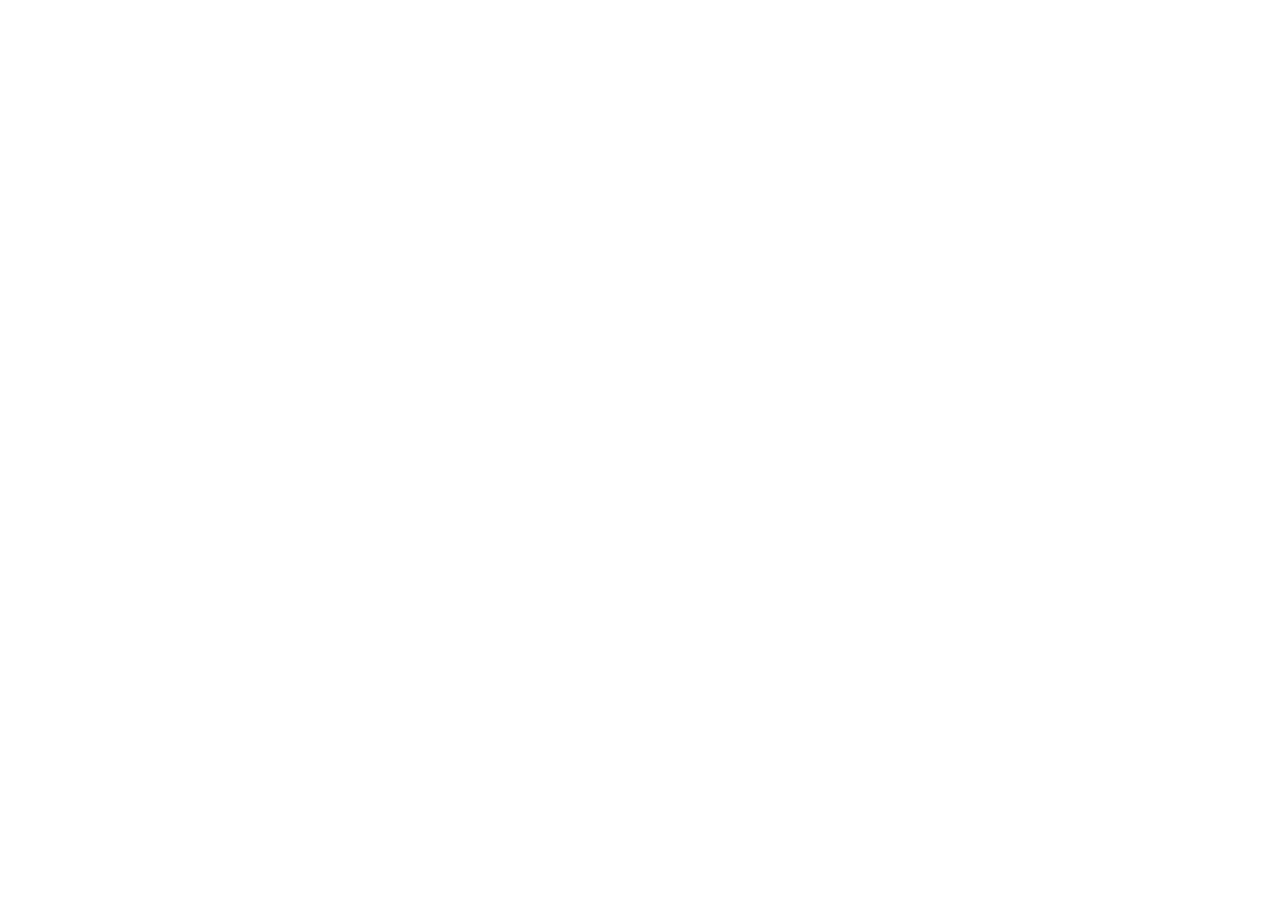
==== index.html @ d24ea2fc "Initialisation du projet : création de l'arborescence et des fichiers de base" ====
<!DOCTYPE html>
<html lang="en">
<head>
    <meta charset="UTF-8">
    <meta name="viewport" content="width=device-width, initial-scale=1.0">
    <title>AfriConnectSummit</title>
    <link rel="stylesheet" href="css/style.css">
</head>
<body>
     <script src="js/main.js"></script>
</body>
</html>
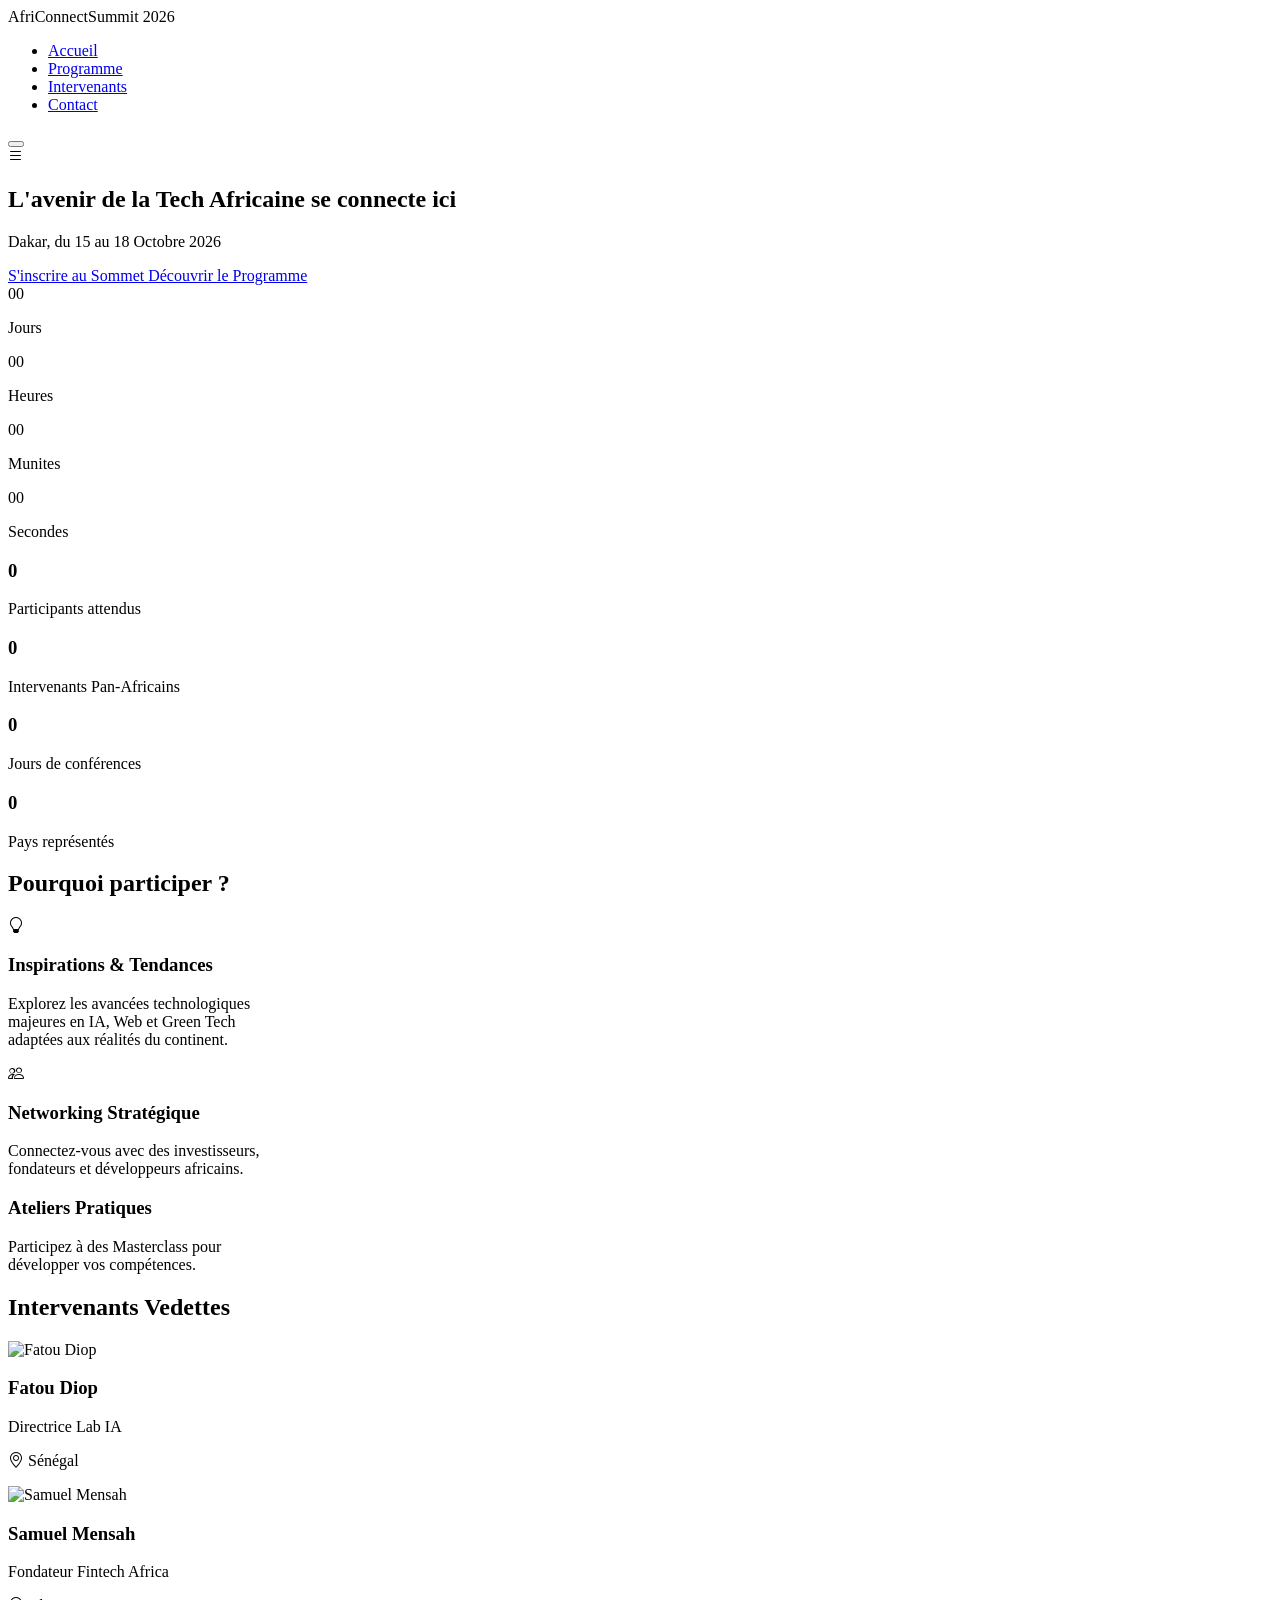
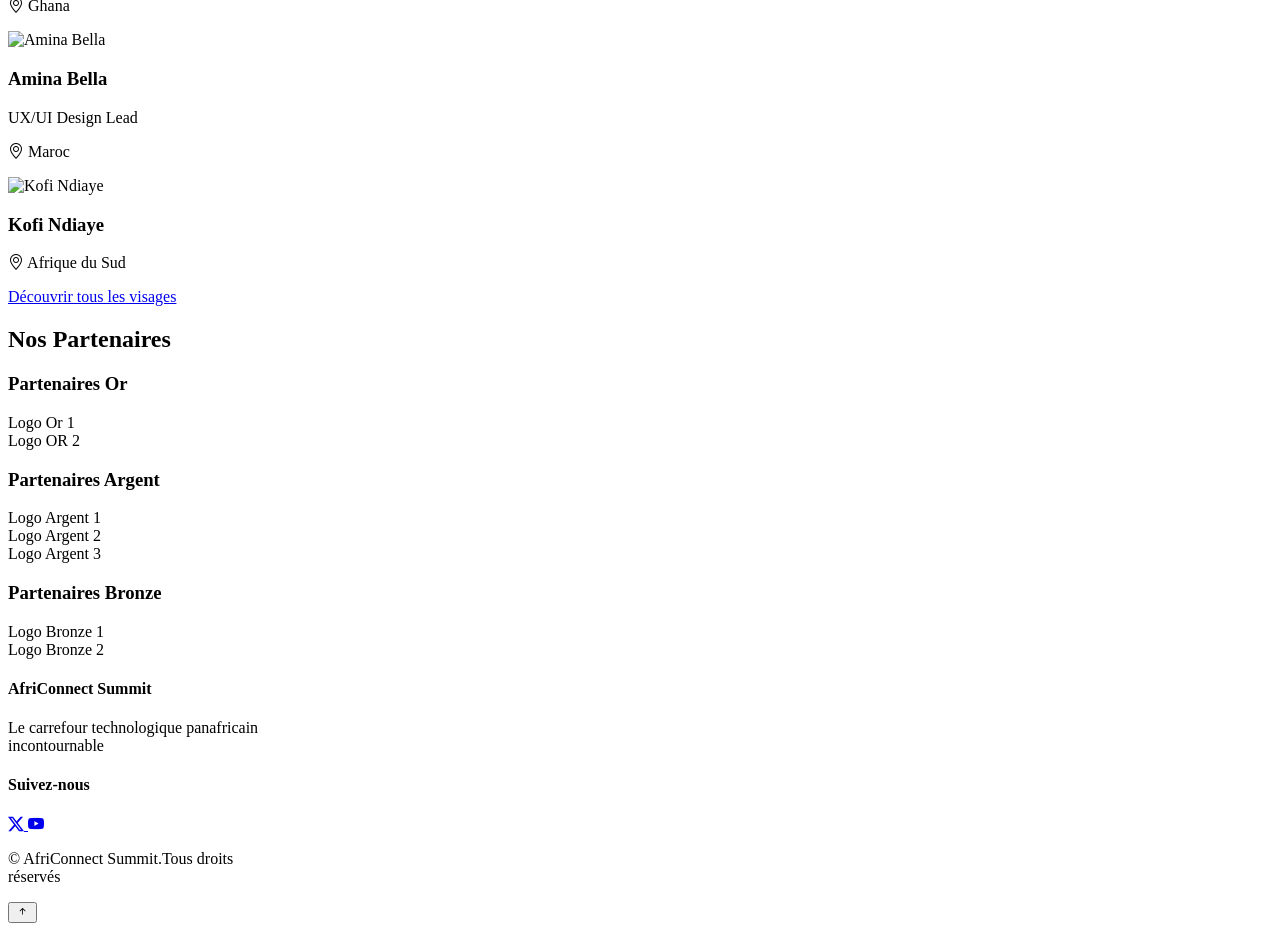
==== commit 5e2d6f82: "feat(pages): intégration finale et mise en commun des quatre pages du site AfriConnectSummit 2026" ====
--- a/index.html
+++ b/index.html
@@ -4,9 +4,308 @@
     <meta charset="UTF-8">
     <meta name="viewport" content="width=device-width, initial-scale=1.0">
     <title>AfriConnectSummit</title>
+    <!--Bootstap Icon-->
+    <link rel="stylesheet" href="https://cdn.jsdelivr.net/npm/bootstrap-icons@1.11.3/font/bootstrap-icons.min.css">
+    <!--css-->
     <link rel="stylesheet" href="css/style.css">
 </head>
 <body>
+    <header>
+        <nav class="navbar">
+            <div class="logo">
+AfriConnectSummit 2026
+            </div>
+<ul class="nav-links">
+<li><a href="index.html" class="active">Accueil</a>
+</li>
+<li><a href="progamme.html" >Programme</a></li>
+<li><a href="intervenants.html">Intervenants</a></li>
+<li><a href="contact.html">Contact</a></li>
+</ul>
+<button id="theme-toggle"
+aria-label="changer de thème">
+<i class="bi bi-moon-fil"></i>
+</button>
+<div class="hamburger">
+<i class="bi bi-list"></i>
+</div>
+        </nav>
+    </header>
+    <main>
+        <!--HERO-->
+        <section class="hero">
+            <div class="hero-content">
+<h1>
+    L'avenir de la Tech Africaine se connecte ici
+</h1>
+<p class="hero-date">
+Dakar, du 15 au 18 Octobre 2026
+</p>
+<div class="hero-buttons">
+<a href="contact.html" class="btn btn-primary">
+    S'inscrire au Sommet
+</a>
+<a href="progamme.html">
+    Découvrir le Programme
+</a>
+</div>
+<!--compte à rebours-->
+<div id="countdown"
+class="countdown-container">
+<div class="countdown-item">
+<span id="days">
+00
+</span>
+<p>Jours</p>
+</div>
+<div class="countdown-item">
+<span id="hours">
+    00
+</span>
+<p>Heures</p>
+</div>
+<div class="countdown-item">
+<span id="munutes">00</span>
+<p>Munites</p>
+</div>
+<div class="countdown">
+<span id="seconds">00</span>
+<p>Secondes</p>
+</div>
+</div>
+</div>
+        </section>
+        <!--STATISTIQUES-->
+        <section class="stats-section">
+<div class="stats-grid">
+<div class="stats-card">
+<h3 class="counter"
+data-target="1200">
+0
+</h3>
+<p>Participants attendus</p>
+</div>
+<div class="stats-card">
+<h3 class="counter"
+data-target="48">0</h3>
+<p>Intervenants Pan-Africains</p>
+</div>
+<div class="stats-card">
+<h3 class="counter"
+data-target="3">0</h3>
+<p>Jours de conférences</p>
+</div>
+<div class="stats-card">
+<h3 class="counter"
+data-target="15">
+0
+</h3>
+<p>Pays représentés</p>
+</div>
+</div>
+        </section>
+        <!--BENEFICES-->
+        <section class="benefits-section">
+<h2>Pourquoi participer ?</h2>
+<div class="benefits-flex">
+<article class="benefits-card">
+<div class="benefits-icon">
+<i class="bi bi-lightbulb">
+</i>
+</div>
+<h3>
+    Inspirations & Tendances
+</h3>
+<p>
+    Explorez les avancées technologiques <br>
+    majeures en IA, Web et Green Tech <br>
+    adaptées aux réalités du continent.
+</p>
+</article>
+<article class="benefits-card">
+<div class="benefits-icon">
+<i class="bi bi-people"></i>
+</div>
+<h3>
+    Networking Stratégique
+</h3>
+<p>
+    Connectez-vous avec des investisseurs,<br>
+    fondateurs et développeurs africains.
+</p>
+</article>
+
+<article class="benefits-card">
+<div class="benefits-icon">
+<i class="bi bi-ricket-takeoff"></i>
+</div>
+<h3>
+    Ateliers Pratiques
+</h3>
+<p>
+    Participez à des Masterclass pour <br>
+    développer vos compétences.
+</p>
+</article>
+</div>
+        </section>
+        <!--INTERVENANTS-->
+        <section class="featued-speakers">
+<h2>Intervenants Vedettes</h2>
+<div class="speakers-preview-grid">
+<article class="speaker-card">
+<div class="speaker-img-wrapper">
+<img src="https://images.unsplash.com/photo-1573496359142-b8d87734a5a2?w=400" alt="Fatou Diop">
+</div>
+<h3>Fatou Diop</h3>
+<p class="speaker-role">
+Directrice Lab IA
+</p>
+<p class="speaker-country">
+<i class="bi bi-geo-alt"></i>
+Sénégal
+</p>
+
+</article>
+<article class="speaker-card">
+    <div class="speaker-img-wrapper">
+<img src="https://images.unsplash.com/photo-1560250097-0b93528c311a?w=400" alt="Samuel Mensah">
+    </div>
+    <h3>Samuel Mensah</h3>
+<p class="speaker-role">
+Fondateur Fintech Africa
+</p>
+<p class="speaker-country">
+    <i class="bi bi-geo-alt"></i>
+Ghana
+</p>
+</article>
+
+<article class="speaker-card">
+<div class="speaker-img-wrapper">
+<img src="https://images.unsplash.com/photo-1580489944761-15a19d654956?w=400" alt="Amina Bella">
+</div>
+
+<h3>Amina Bella</h3>
+
+<p class="speaker-role">
+UX/UI Design Lead
+</p>
+
+<p class="speaker-country">
+<i class="bi bi-geo-alt"></i>
+Maroc
+</p>
+</article>
+
+<article class="speaker-card">
+<div class="speaker-img-wrapper">
+<img src="https://images.unsplash.com/photo-151908530753-af0119f7cbe7?w=400" alt="Kofi Ndiaye">
+</div>
+<h3>Kofi Ndiaye</h3>
+<p class="speaker-country">
+    <i class="bi bi-geo-alt"></i>
+    Afrique du Sud
+</p>
+</article>
+</div>
+
+<div class="center-btn">
+
+    <a href="intervenants.html" class="btn btn-outline">
+        Découvrir tous les visages
+    </a>
+</div>
+        </section>
+
+        <!--SPONSORS-->
+        <section class="sponsors-section">
+<h2>Nos Partenaires</h2>
+
+<div class="sponsors-tier tier-gold">
+<h3>
+    Partenaires Or
+</h3>
+<div class="logos-container">
+<div class="sponsor-logo">
+Logo Or 1
+</div>
+<div class="sponsor-logo">
+Logo OR 2
+</div>
+</div>
+</div>
+
+<div class="sponsors-tier tier-silver">
+<h3>Partenaires Argent</h3>
+<div class="logos-container">
+<div class="sponsor-logo">
+Logo Argent 1
+</div>
+<div class="sponsor-logo">
+Logo Argent 2
+</div>
+<div class="sponsor-logo">
+Logo Argent 3
+</div>
+</div>
+</div>
+
+<div class="sponsors-tier tier-bronze">
+<h3>Partenaires Bronze
+</h3>
+<div class="logos-container">
+<div class="sponsor-logo">
+    Logo Bronze 1
+</div>
+<div class="sponsor-logo">
+    Logo Bronze 2
+</div>
+</div>
+</div>
+        </section>
+    </main>
+
+    <footer>
+        <div class="footer-grid">
+            <div class="footer-about">
+<h4>AfriConnect Summit</h4>
+<p>
+    Le carrefour technologique panafricain <br>
+    incontournable
+</p>
+            </div>
+
+            <div class="footer-socials">
+<h4>
+    Suivez-nous
+</h4>
+<div class="social-links">
+<a href="#">
+    <i class="bi bi-twitter-x"></i>
+</a>
+<a href="#">
+    <i class="bi bi-linkdin"></i>
+</a>
+<a href="#">
+    <i class="bi bi-youtube"></i>
+</a>
+</div>
+            </div>
+        </div>
+
+        <div class="footer-bottom">
+<p>
+   &copy; <span id="year"></span>
+    AfriConnect Summit.Tous droits <br>
+    réservés
+</p>
+        </div>
+
+        <button class="scroll-top">
+<i class="bi bi-arrow-up-short"></i>
+        </button>
+    </footer>
      <script src="js/main.js"></script>
 </body>
 </html>
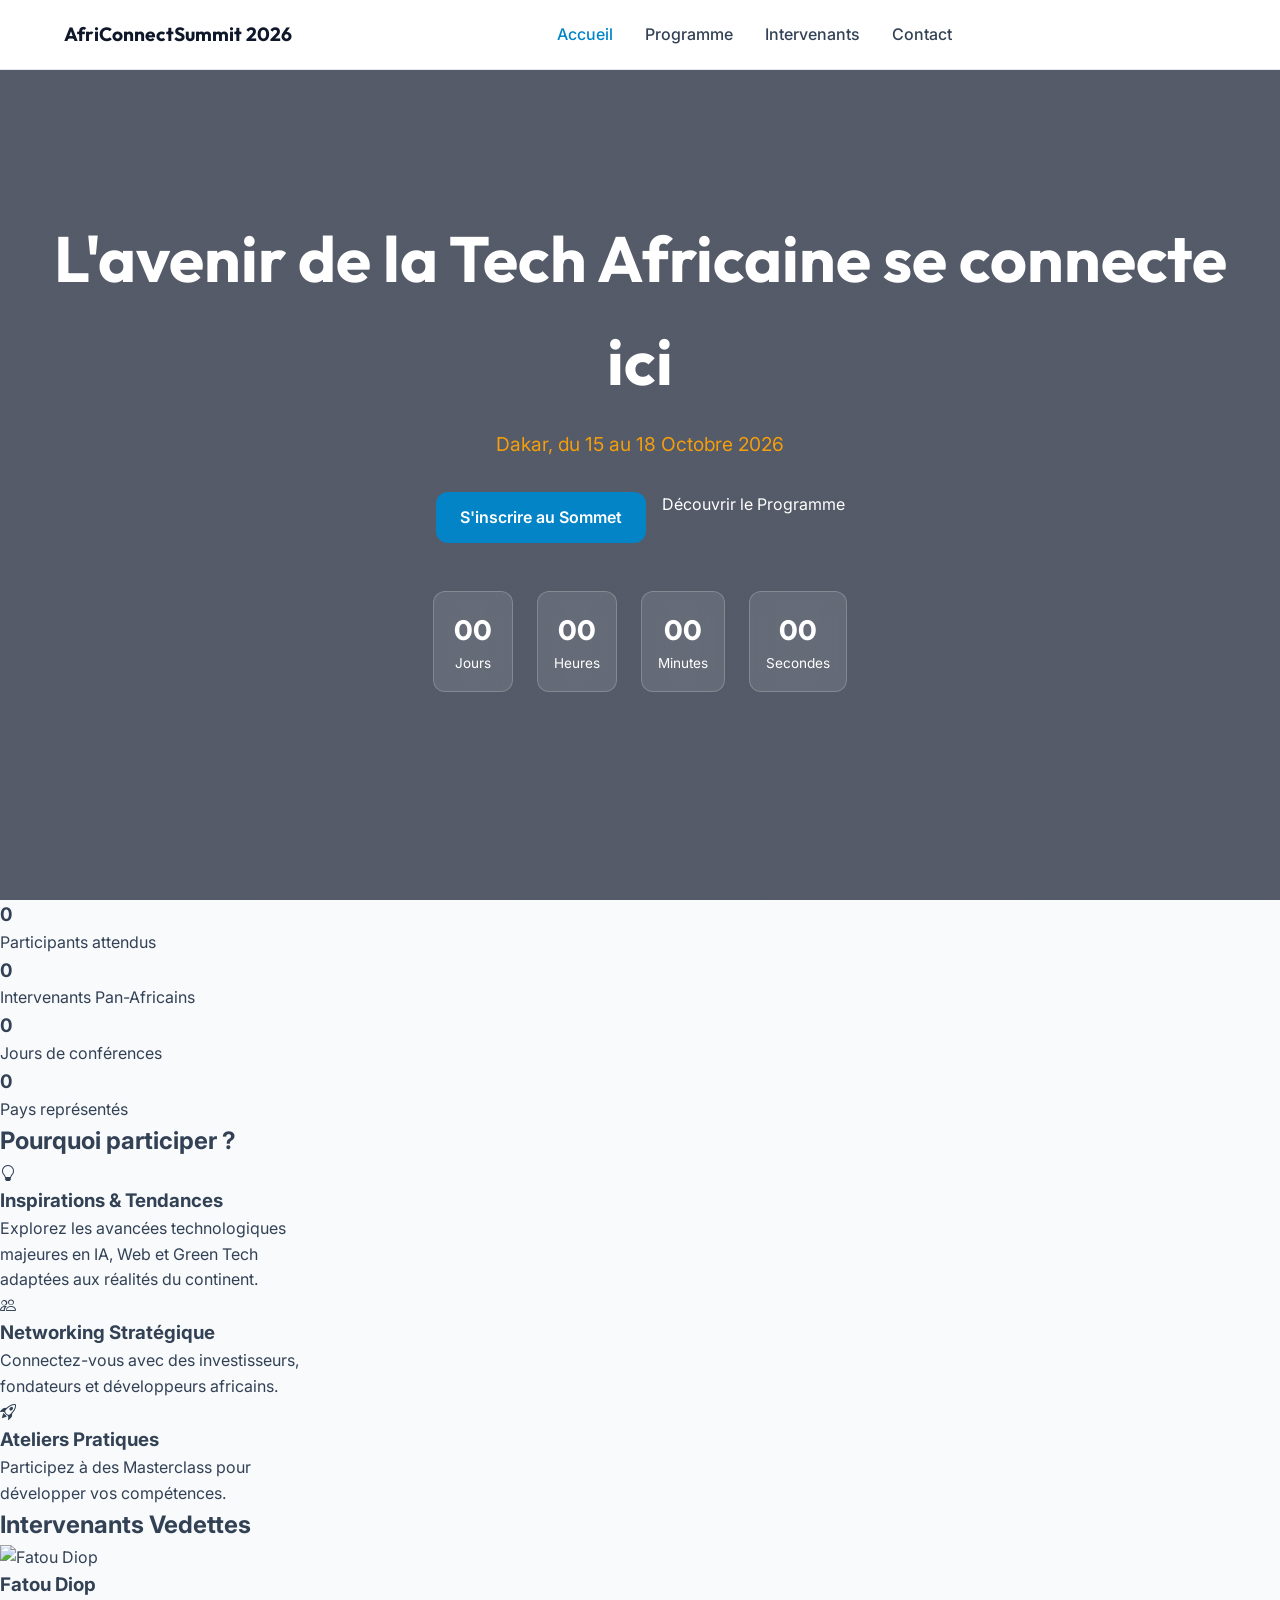
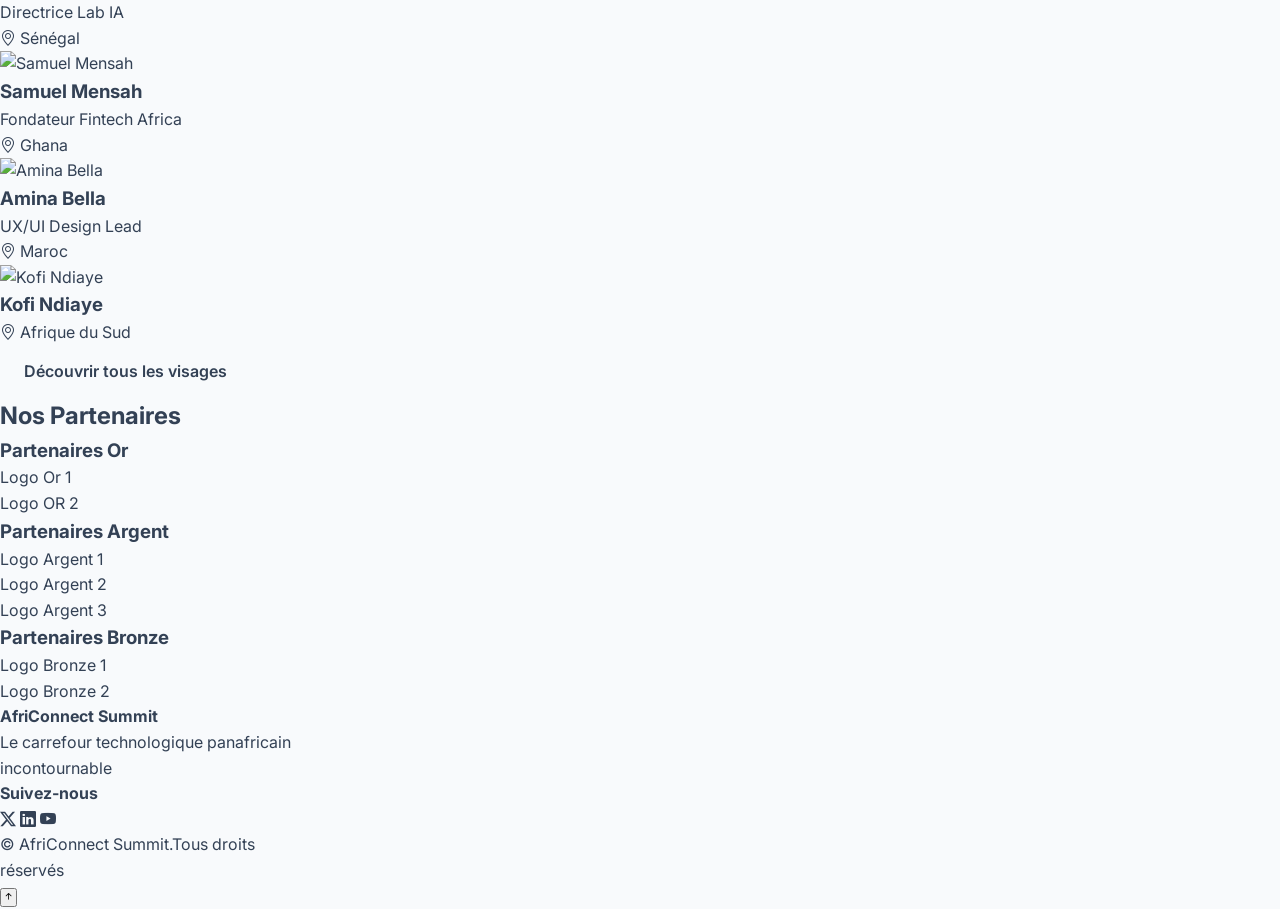
==== commit aa95d99a: "feat(css): ajout des variables css, du theme dark/light et des styles de base" ====
--- a/index.html
+++ b/index.html
@@ -6,6 +6,9 @@
     <title>AfriConnectSummit</title>
     <!--Bootstap Icon-->
     <link rel="stylesheet" href="https://cdn.jsdelivr.net/npm/bootstrap-icons@1.11.3/font/bootstrap-icons.min.css">
+   <link rel="preconnect" href="https://fonts.googleapis.com">
+<link rel="preconnect" href="https://fonts.gstatic.com" crossorigin>
+<link href="https://fonts.googleapis.com/css2?family=Inter:wght@400;500;600;700&family=Outfit:wght@500;600;700;800&display=swap" rel="stylesheet">
     <!--css-->
     <link rel="stylesheet" href="css/style.css">
 </head>
@@ -18,7 +21,7 @@
 <ul class="nav-links">
 <li><a href="index.html" class="active">Accueil</a>
 </li>
-<li><a href="progamme.html" >Programme</a></li>
+<li><a href="programme.html" >Programme</a></li>
 <li><a href="intervenants.html">Intervenants</a></li>
 <li><a href="contact.html">Contact</a></li>
 </ul>
@@ -45,7 +48,7 @@
 <a href="contact.html" class="btn btn-primary">
     S'inscrire au Sommet
 </a>
-<a href="progamme.html">
+<a href="programme.html">
     Découvrir le Programme
 </a>
 </div>
@@ -65,10 +68,10 @@
 <p>Heures</p>
 </div>
 <div class="countdown-item">
-<span id="munutes">00</span>
-<p>Munites</p>
-</div>
-<div class="countdown">
+<span id="minutes">00</span>
+<p>Minutes</p>
+</div>
+<div class="countdown-item">
 <span id="seconds">00</span>
 <p>Secondes</p>
 </div>
@@ -137,7 +140,7 @@
 
 <article class="benefits-card">
 <div class="benefits-icon">
-<i class="bi bi-ricket-takeoff"></i>
+<i class="bi bi-rocket-takeoff"></i>
 </div>
 <h3>
     Ateliers Pratiques
@@ -150,7 +153,7 @@
 </div>
         </section>
         <!--INTERVENANTS-->
-        <section class="featued-speakers">
+        <section class="featured-speakers">
 <h2>Intervenants Vedettes</h2>
 <div class="speakers-preview-grid">
 <article class="speaker-card">
@@ -285,7 +288,7 @@
     <i class="bi bi-twitter-x"></i>
 </a>
 <a href="#">
-    <i class="bi bi-linkdin"></i>
+    <i class="bi bi-linkedin"></i>
 </a>
 <a href="#">
     <i class="bi bi-youtube"></i>
--- a/css/style.css
+++ b/css/style.css
@@ -0,0 +1,210 @@
+/*
+====================================
+VARIABLES & CONFIGURATION GLOBALE
+====================================
+*/
+:root {
+    --primary-color:#0f172a;
+    --secondary-color:#0284c7;
+    --accent-color:#f59e0b;
+    --bg-color:#f8fafc;
+    --text-color:#334155;
+    --card-bg:#ffffff;
+    --border-color:#e2e8f0;
+    --font-heading:'outfit',
+    sans-serif;
+    --font-body:'Inter' , sans-serif;
+    --transition:all 0.3s ease;
+    --radius:12px;
+}
+[data-theme= "dark"] {
+    --primary-color:#f8fafc;
+    --secondary-color:#38bdf8;
+    --accent-color:#fbbf24;
+    --bg-color:#0f172a;
+    --text-color:#cbd5e1;
+    --card-bg:#1e293b;
+    --border-color:#334155;
+}
+/*RESET & BASE*/
+*{
+    margin: 0;
+    padding: 0;
+    box-sizing: border-box;
+}
+
+body{
+    font-family: var(--font-body);
+    background-color: var(--bg-color);
+    color: var(--text-color);
+    line-height: 1.6;
+    transition: var(--transition);
+}
+
+a{
+    text-decoration: none;
+    color: inherit;
+}
+ul{
+    list-style: none;
+}
+
+/*
+========================================
+NAVBAR FIXE & RESPONSIVE
+========================================
+*/
+.navbar{
+    position: fixed;
+    top: 0;
+    left: 0;
+    width: 100%;
+    display: flex;
+    justify-content: space-between;
+    align-items: center;
+    padding: 1.2rem 5%;
+    background-color: var(--card-bg);
+    border-bottom: 1px solid
+    var(--border-color);
+    z-index: 1000;
+    transition: var(--transition);
+}
+.logo{
+    font-family: var(--font-heading);
+    font-weight: 700;
+    font-size: 1.2rem;
+    color: var(--primary-color);
+}
+.nav-links{
+    display: flex;
+    gap: 2rem;
+    align-items: center;
+}
+
+.nav-links a{
+    font-weight: 500;
+    transition: var(--transition);
+}
+
+.nav-links a:hover ,
+.nav-links a.active{
+    color: var(--secondary-color);
+}
+
+#theme-toggle,
+.hamburger {
+    background: none;
+    border: none;
+    font-size: 1.25rem;
+    cursor: pointer;
+    color: var(--secondary-color);
+}
+.hamburger{
+    display: none;
+}
+/*
+======================================
+HERO SECTION
+======================================
+*/
+.hero {
+    min-height: 100vh;
+    display: flex;
+    align-items: center;
+    justify-content: center;
+    text-align: center;
+    padding: 0 1rem;
+    background: linear-gradient(
+        rgba(15, 23, 42, 0.7),
+        rgba(15, 23, 42, 0.7)
+    ),
+
+    url('https: //image .unsplash .com/photo -1540575467063-178a50c2df87?w=1200')
+    no-repeat center center/cover;
+    color: #ffffff;
+}
+.hero-content h1{
+    font-family:var(--font-heading) ;
+    font-size: clamp(2.5rem, 5vw, 4rem);
+    margin-bottom: 1rem;
+}
+
+.hero-date {
+    font-size: 1.2rem;
+    margin-bottom: 2rem;
+    color: var(--accent-color);
+}
+.hero-buttons {
+    display: flex;
+    gap: 1rem;
+    justify-content: center;
+    margin-bottom: 3rem;
+    flex-wrap: wrap;
+}
+.btn {
+    padding: 0.8rem 1.5rem;
+    border-radius: var(--radius);
+    font-weight: 600;
+    transition: var(--transition);
+    display: inline-block;
+}
+.btn-primary {
+    background-color: var(--secondary-color);
+    color: #ffffff;
+}
+
+.btn-primary:hover {
+    opacity: 0.9;
+    transform: translateY(-2);
+}
+/*
+===============================
+COMPTE A REBOURS
+===============================
+*/
+
+.countdown-container {
+    display: flex;
+    gap: 1.5rem;
+    justify-content: center;
+}
+.countdown-item {
+    background: rgba(255, 255, 255,
+    0.1);
+    backdrop-filter: blur(10px);
+    padding: 1rem;
+    border-radius: var(--radius);
+    min-width: 80px;
+    border: 1px solid rgba(255, 255, 255, 0.2);
+}
+.countdown-item span {
+    font-family: var(--font-heading);
+    font-size: 1.75rem;
+    font-weight: 700;
+    display: block;
+}
+.countdown-item p{
+    font-size: 0.85rem;
+    text-decoration: uppercase;
+}
+
+/*
+===================================
+MEDIA QUERIES RESPONSIVE
+===================================
+*/
+@media(max-width:768px){
+    .nav-links{
+        display: none;
+    }
+    .hamburger{
+        display: block;
+    }
+    .countdown-container{
+        gap: 0.5rem;
+    }
+    .countdown-item{
+        min-width: 65px;
+        padding: 0.5rem;
+    }
+}
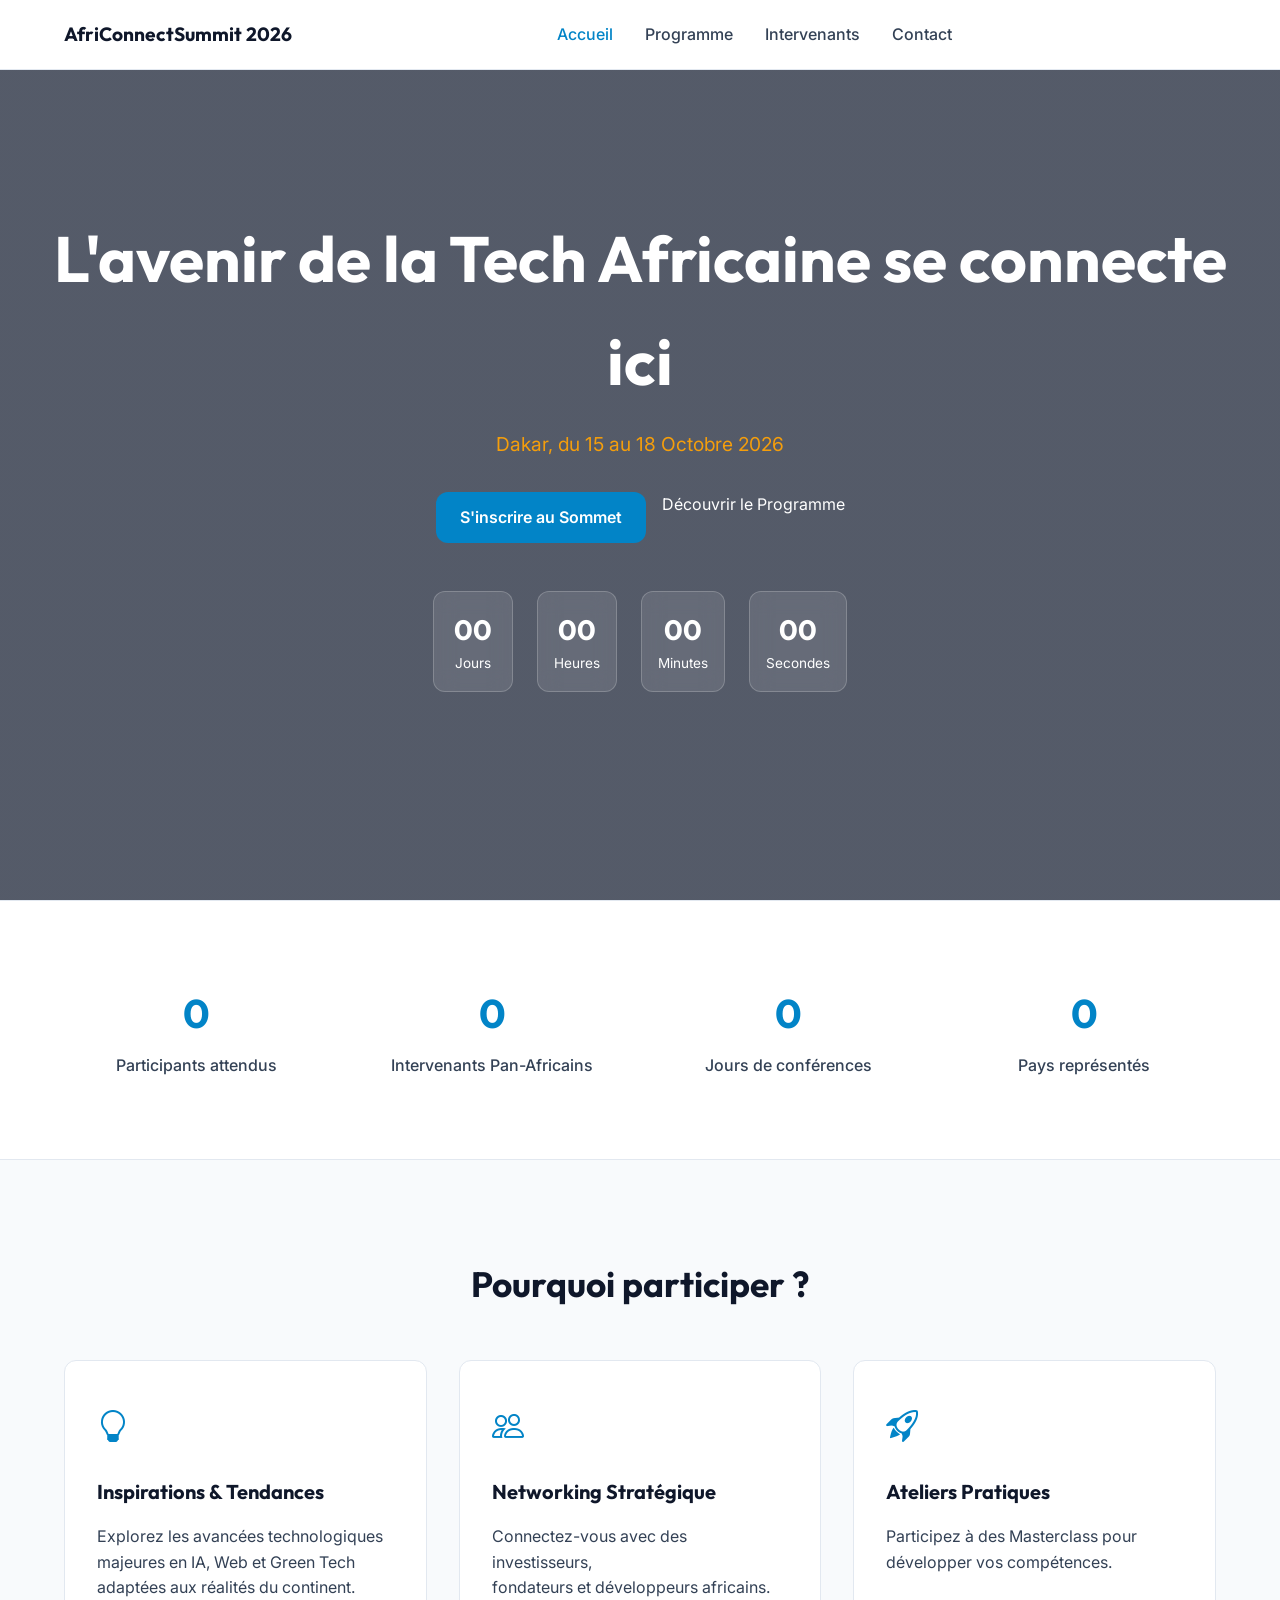
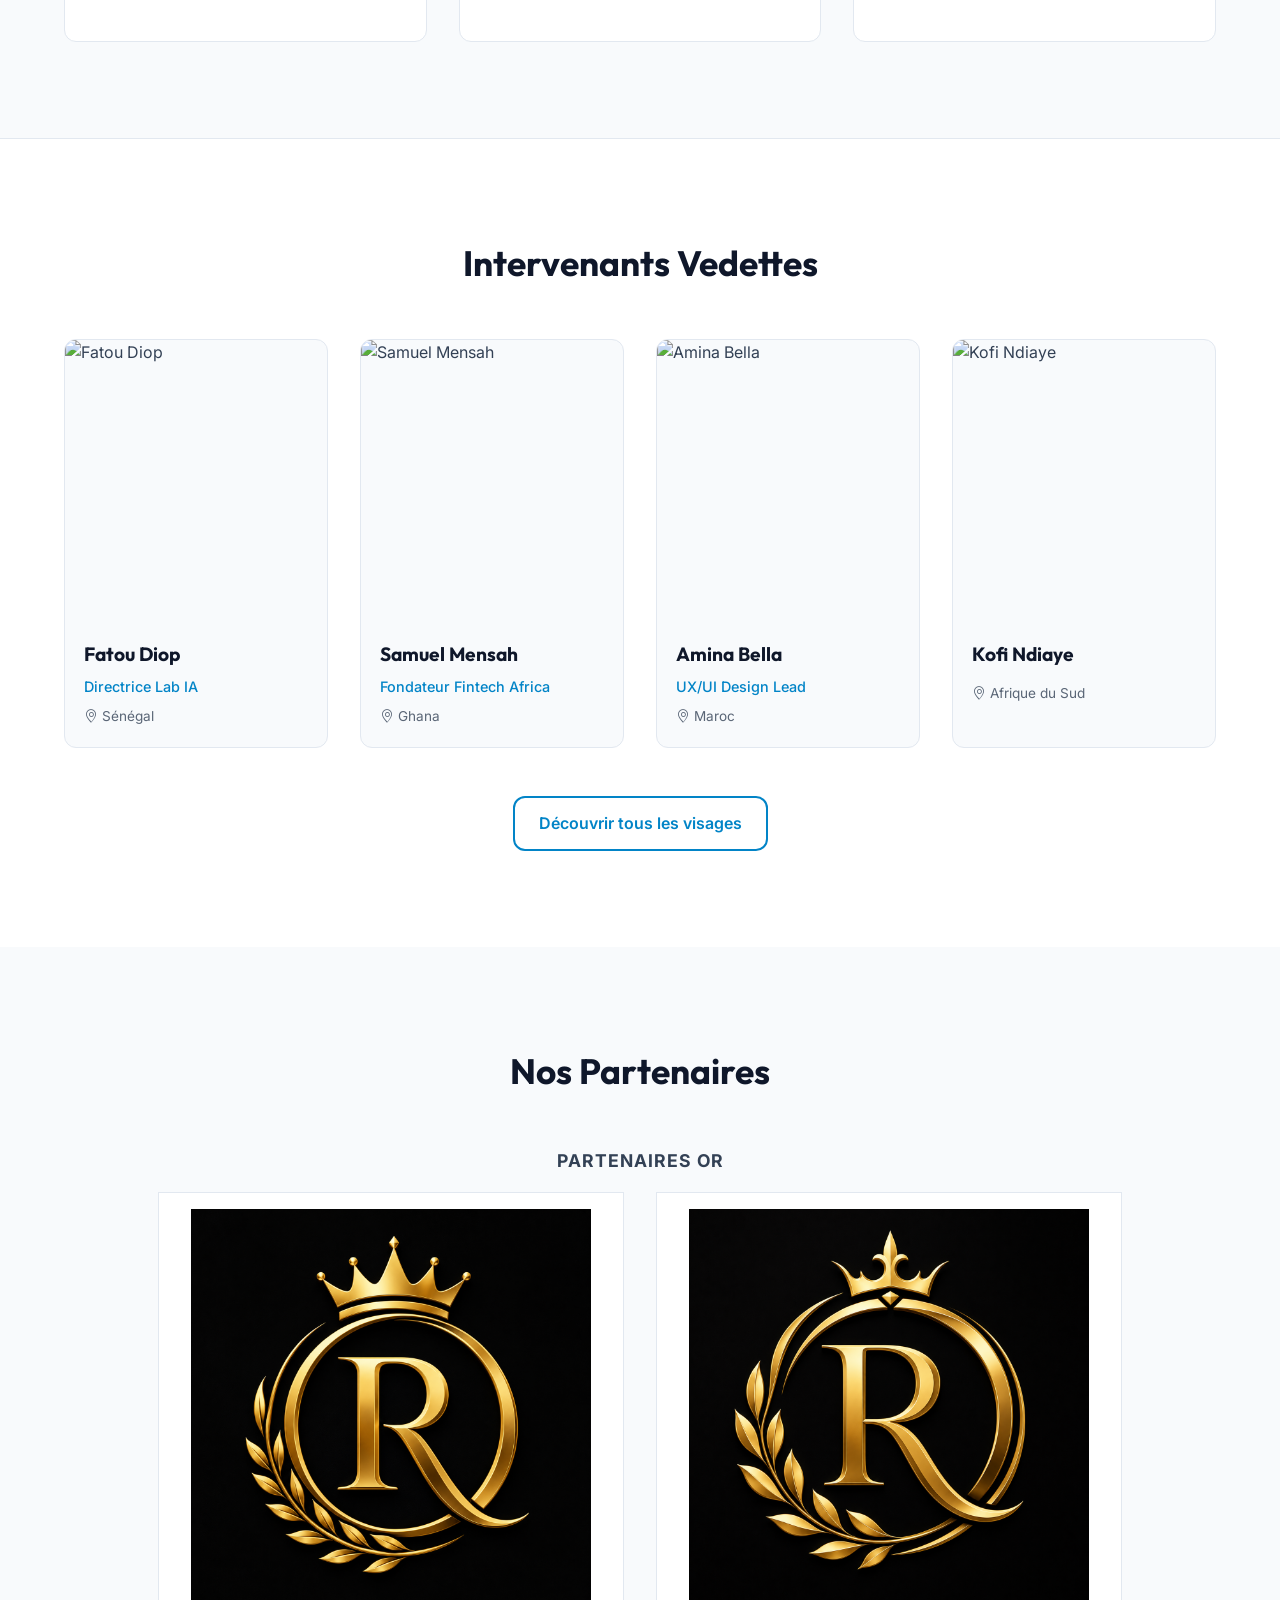
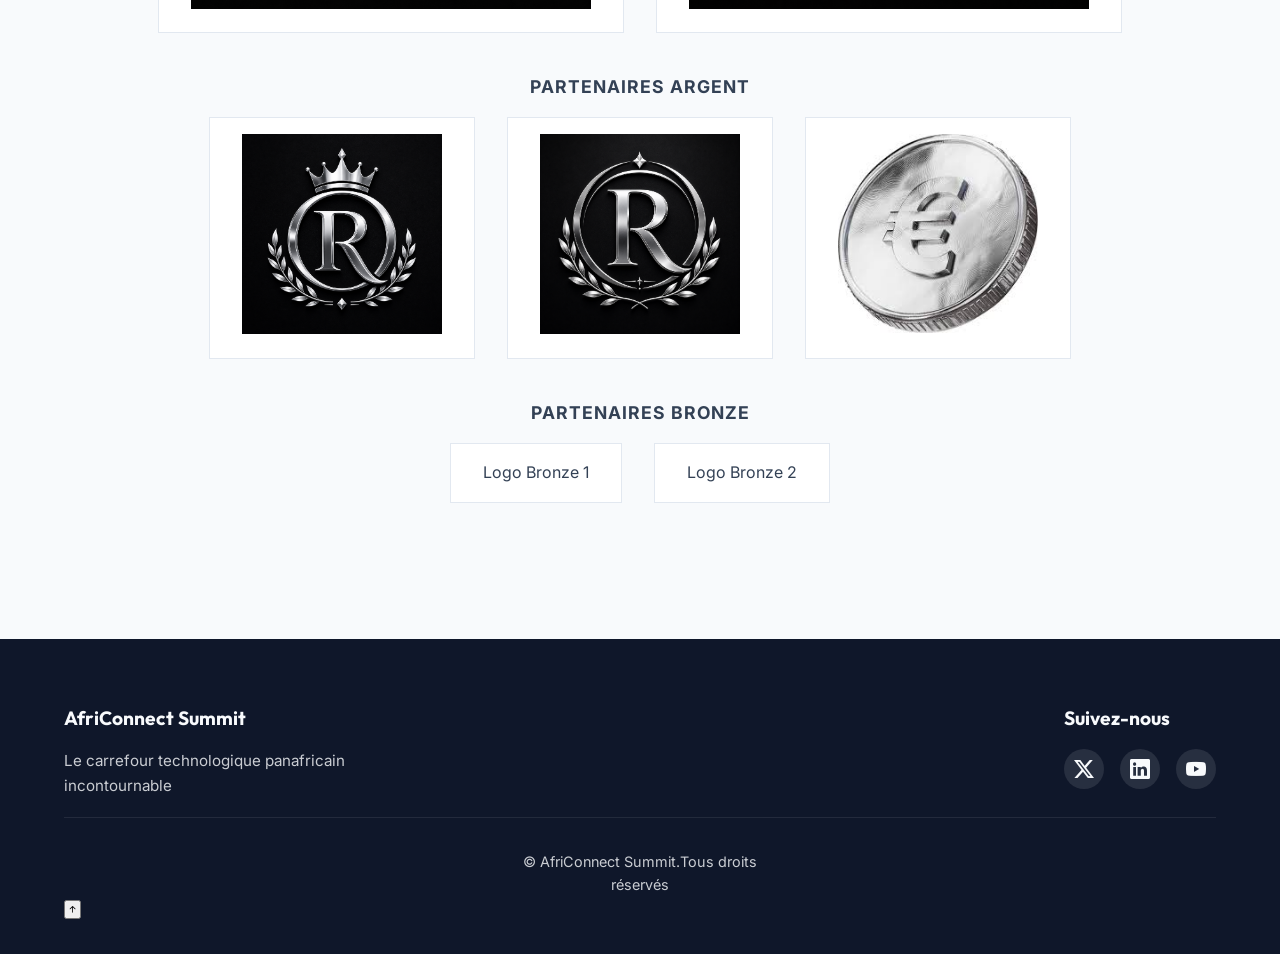
==== commit 699f480c: "feat(css): style des sections statistiques, benefices, intervenants et sponsors" ====
--- a/index.html
+++ b/index.html
@@ -231,10 +231,10 @@
 </h3>
 <div class="logos-container">
 <div class="sponsor-logo">
-Logo Or 1
-</div>
-<div class="sponsor-logo">
-Logo OR 2
+<img src="images/or2.png" width="400" alt="partenaire or">
+</div>
+<div class="sponsor-logo">
+<img src="images/or3.png" width="400" alt="partenaire or">
 </div>
 </div>
 </div>
@@ -243,13 +243,13 @@
 <h3>Partenaires Argent</h3>
 <div class="logos-container">
 <div class="sponsor-logo">
-Logo Argent 1
-</div>
-<div class="sponsor-logo">
-Logo Argent 2
-</div>
-<div class="sponsor-logo">
-Logo Argent 3
+<img src="images/argent.png" width="200" alt="logo argent">
+</div>
+<div class="sponsor-logo">
+<img src="images/argent1.png" width="200" alt="logo argent">
+</div>
+<div class="sponsor-logo">
+<img src="images/argent 2.jpeg" width="200" alt="logo argent">
 </div>
 </div>
 </div>
--- a/css/style.css
+++ b/css/style.css
@@ -207,4 +207,254 @@
         min-width: 65px;
         padding: 0.5rem;
     }
+}
+
+
+
+
+
+/*
+===============================
+SECTION CHIFFRES CLES (GRID)
+===============================
+*/
+.stats-section {
+    padding: 5rem 5%;
+    background-color: var(--card-bg);
+    border-top: 1px  solid
+    var(--border-color);
+    border-bottom: 1px solid
+    var(--border-color);
+}
+.stats-grid {
+    display: grid;
+    grid-template-columns: repeat(auto-fit, minmax(220px, 1fr));
+    gap: 2rem;
+    text-align: center;
+}
+.stats-card h3{
+    font-family: var(--font-heading);
+    font-size: 2.5rem;
+    color: var(--secondary-color);
+    margin-bottom: 0.5rem;
+}
+.stats-card p {
+    color: var(--text-color);
+    font-weight: 500;
+}
+/*
+===========================
+SECTION BENEFICES ()FLEXBOOX
+===========================
+*/
+.benefits-section {
+    padding: 6rem 5%;
+    text-align: center;
+}
+.benefits-section h2 {
+    font-family: var(--font-heading);
+    font-size: 2.2rem;
+    margin-bottom: 3rem;
+    color: var(--primary-color);
+}
+.benefits-flex {
+    display: flex;
+    gap: 2rem;
+    justify-content: center;
+    flex-wrap: wrap;
+}
+.benefits-card {
+    background-color: var(--card-bg);
+    border: 1px solid
+    var(--border-color);
+    padding: 2.5rem 2rem;
+    border-radius: var(--radius);
+    flex: 1;
+    min-width: 280px;
+    max-height: 350px;
+    text-align: left;
+    transition: var(--transition);
+}
+.benefits-card:hover{
+    transform: translateY(-5px);
+    box-shadow: 0 10px 25px rgba(0, 0, 0, 0.05);
+}
+.benefits-icon{
+    font-size: 2rem;
+    color: var(--secondary-color);
+    margin-bottom: 1.5rem;
+}
+.benefits-card h3{
+    font-family: var(--font-heading);
+    font-size: 1.25rem;
+    margin-bottom: 1rem;
+    color: var(--primary-color);
+}
+/*
+================================
+SECTION INTERVENANTS VEDETTES
+(GRID)
+================================
+*/
+.featured-speakers{
+    padding: 6rem 5%;
+    background-color: var(--card-bg);
+    border-top: 1px solid var(--border-color);
+}
+.featured-speakers h2{
+    font-family: var(--font-heading);
+    font-size: 2.2rem;
+    text-align: center;
+    margin-bottom: 3rem;
+    color: var(--primary-color);
+}
+.speakers-preview-grid {
+    display: grid;
+    grid-template-columns:repeat(auto-fit, minmax(250px, 1fr)) ;
+    gap: 2rem;
+    margin-bottom: 3rem;
+}
+.speaker-card{
+    background-color: var(--bg-color);
+    border: 1px solid
+    var(--border-color);
+    border-radius: var(--radius);
+    overflow: hidden;
+    transition: var(--transition);
+}
+.speaker-card:hover{
+    transform: translateY(-5px);
+    box-shadow: 0 10px 20px rgba(0, 0, 0, 0.1);
+}
+.speaker-img-wrapper{
+    height: 280px;
+    overflow: hidden;
+}
+.speaker-img-wrapper img{
+    width: 100%;
+    height: 100%;
+    object-fit: cover;
+    transition: var(--transition);
+}
+.speaker-card:hover .speaker-img-wrapper img{
+    transform: scale(1.05);
+}
+.speaker-card h3{
+    font-family: var(--font-heading);
+    font-size: 1.2rem;
+    padding: 1.2rem 1.2rem 0.3rem 1.2rem;
+    color: var(--primary-color);
+}
+.speaker-role {
+    padding: 0 1.2rem;
+    font-size: 0.9rem;
+    color: var(--secondary-color);
+    font-weight: 500;
+}
+.speaker-country{
+    padding: 0.5rem 1.2rem 1.2rem 1.2rem;
+    font-size: 0.85rem;
+    color: var(--text-color);
+    opacity: 0.8;
+}
+.center-btn{
+    text-align: center;
+}
+.btn-outline{
+    border: 2px solid
+    var(--secondary-color);
+    color: var(--secondary-color);
+    background: transparent;
+}
+.btn-outline:hover{
+    background-color: var(--secondary-color);
+    color: #ffffff;
+}
+/*
+========================================
+SECTION SPONSORS & FOOTER
+========================================
+*/
+.sponsors-section {
+    padding: 6rem 5%;
+    text-align: center;
+}
+.sponsors-section h2{
+    font-family: var(--font-heading);
+    font-size: 2.2rem;
+    margin-bottom: 3rem;
+    color: var(--primary-color);
+}
+.sponsors-tier{
+    margin-bottom: 2.5rem;
+}
+.sponsors-tier h3 {
+    font-size: 1.1rem;
+    color: var(--text-color);
+    margin-bottom: 1rem;
+    text-transform: uppercase;
+    letter-spacing: 1px;
+}
+.logos-container{
+    display: flex;
+    justify-content: center;
+    gap: 2rem;
+    flex-wrap: wrap;
+}
+.sponsor-logo{
+    background-color: var(--card-bg);
+    border: 1px solid
+    var(--border-color);
+    padding: 1rem 2rem;
+    border-radius: 600;
+    color: var(--text-color);
+}
+footer{
+    background-color: var(--primary-color);
+    color: #f8fafc;
+    padding: 4rem 5% 2rem 5%;
+}
+.footer-grid{
+    display: flex;
+    justify-content: space-between;
+    flex-wrap: wrap;
+    gap: 2rem;
+    margin-bottom: 1.2rem;
+}
+.footer-about h4,
+.footer-socials h4{
+    font-family: var(--font-heading);
+    margin-bottom: 1rem;
+    font-size: 1.2rem;
+}
+.footer-about p{
+    opacity: 0.8;
+    font-size: 0.95rem;
+}
+.social-links{
+    display: flex;
+    gap: 1rem;
+    font-size: 1.25rem;
+}
+.social-links a {
+    background: rgba(255, 255, 255,
+        0.1);
+        width: 40px;
+        height: 40px;
+        display: flex;
+        align-items: center;
+        justify-content: center;
+        border-radius: 50%;
+        transition: var(--transition);
+}
+.social-links a:hover {
+    background-color: var(--secondary-color);
+}
+.footer-bottom {
+    text-align: center;
+    padding-top: 2rem;
+    border-top: 1px solid rgba(255, 255, 255,
+            0.1);
+    font-size: 0.9rem;
+    opacity: 0.8; 
 }
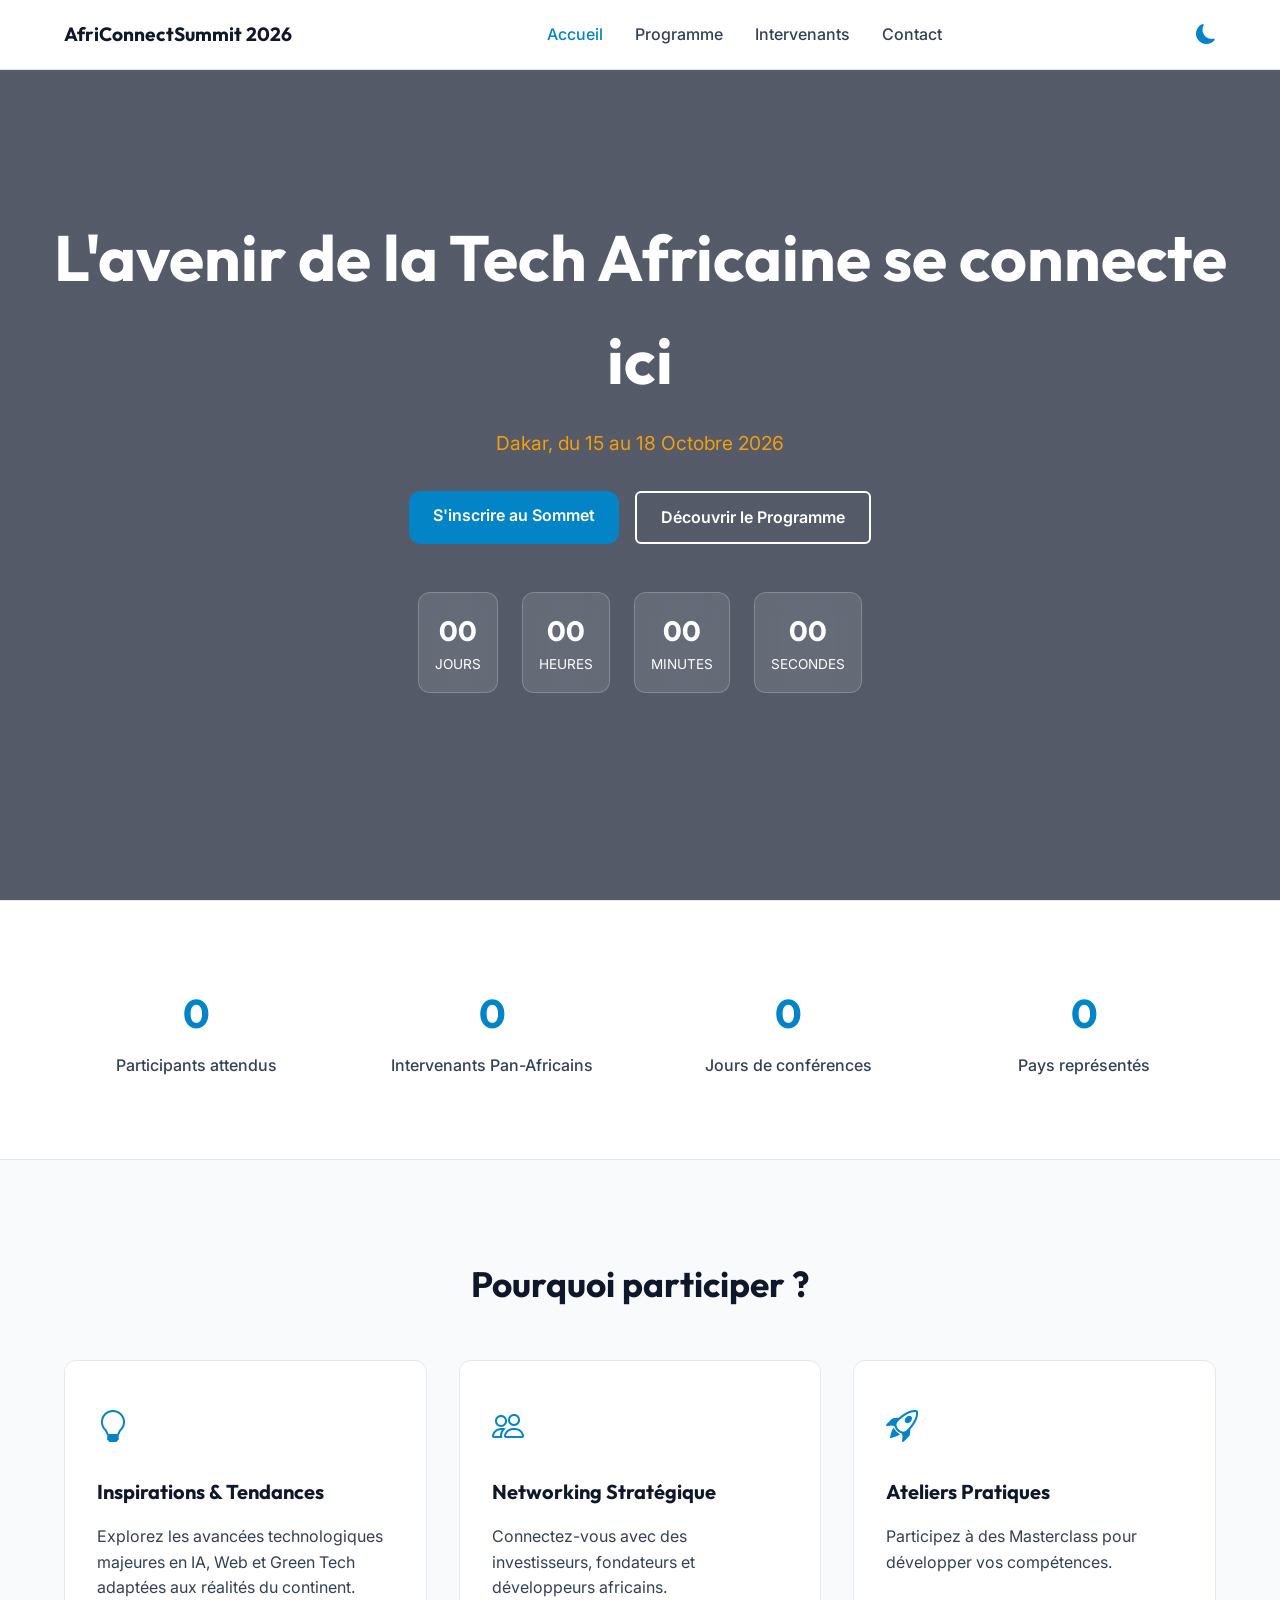
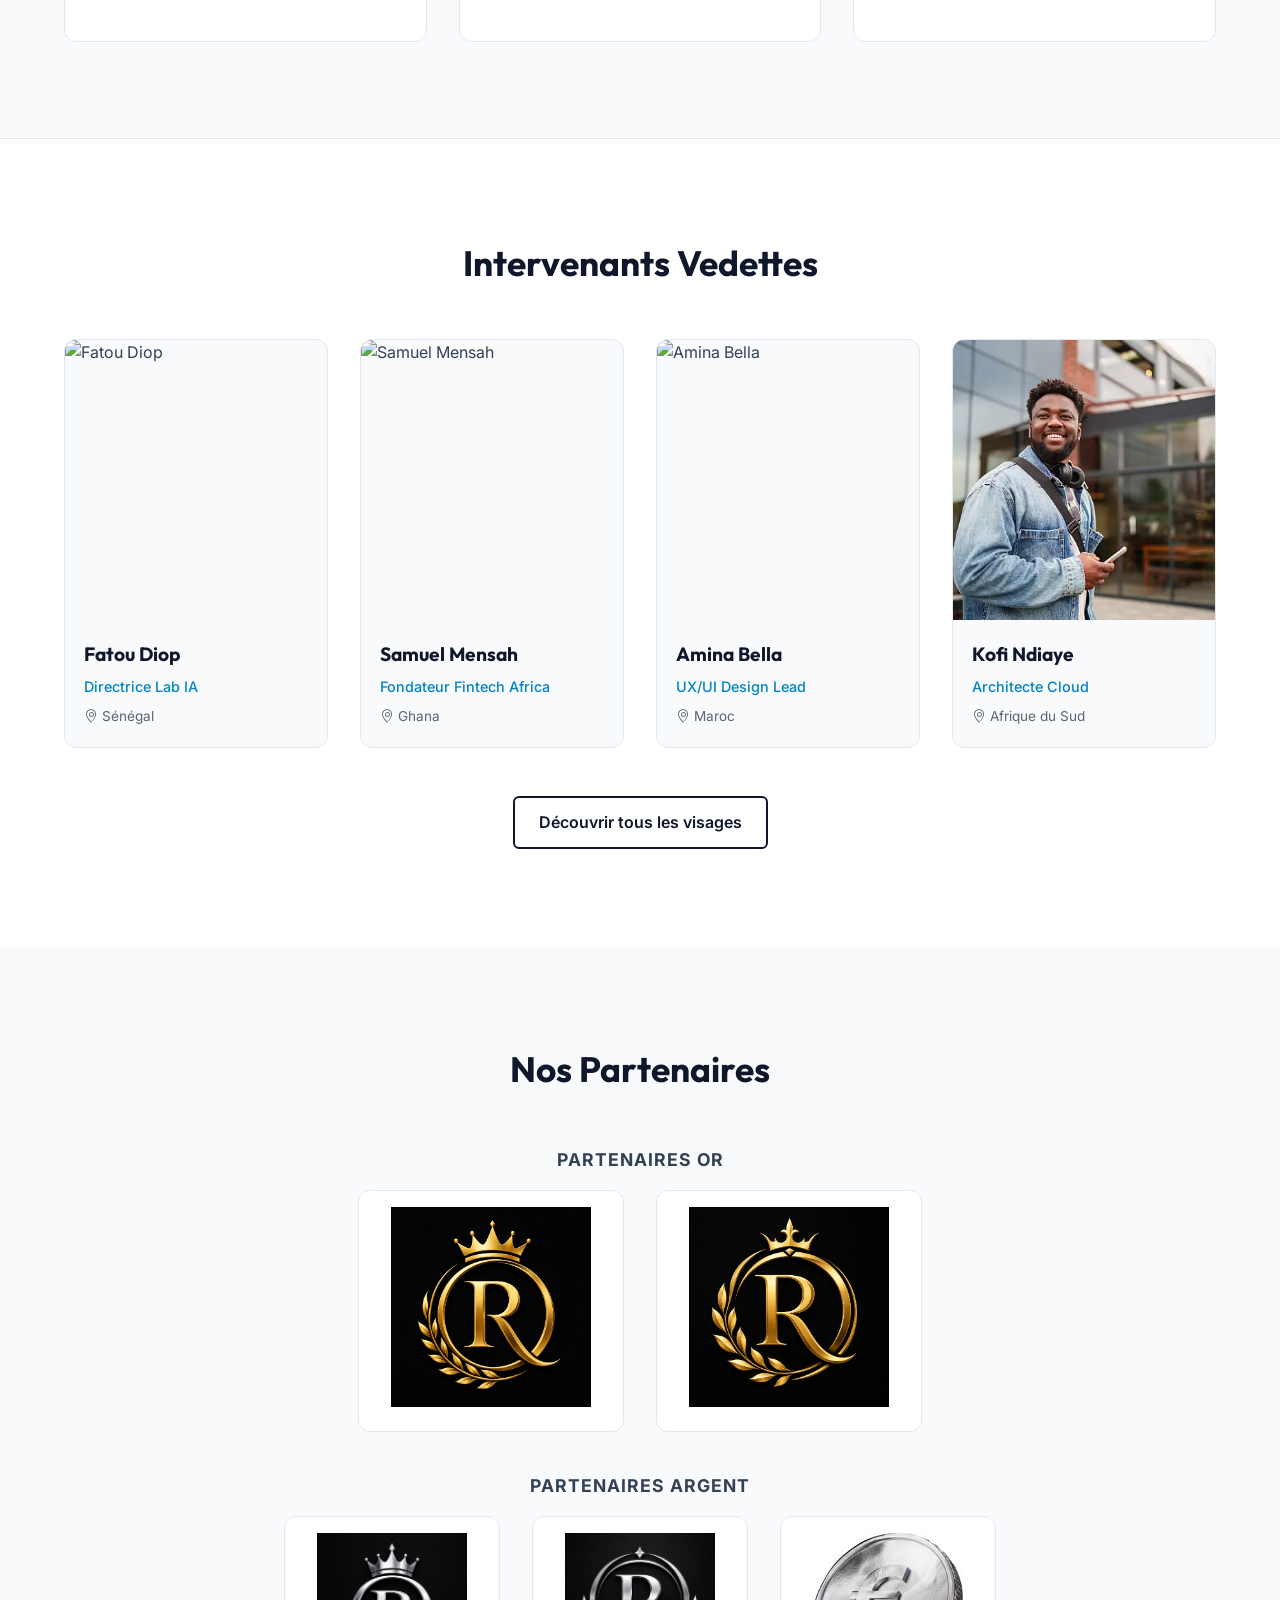
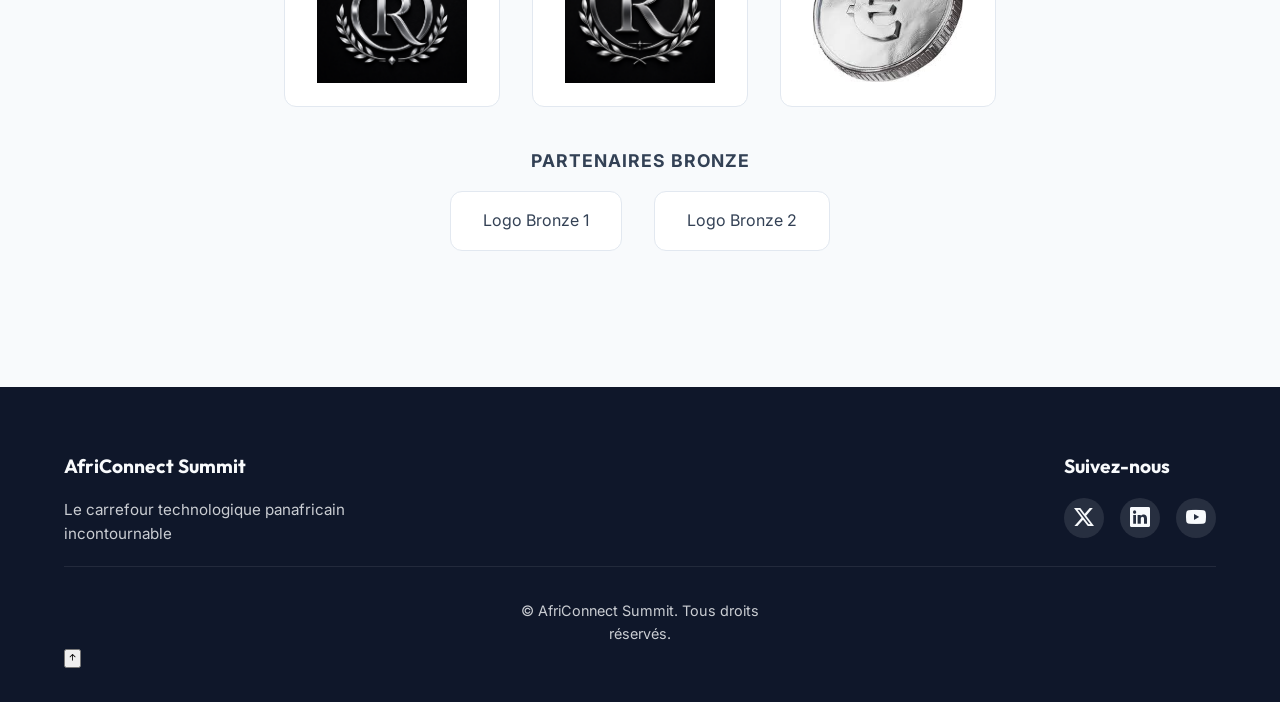
==== commit 6a731824: "feat(js): ajout du script vanilla pour l'interactivité, le DOM et les animations" ====
--- a/index.html
+++ b/index.html
@@ -1,314 +1,270 @@
 <!DOCTYPE html>
-<html lang="en">
+<html lang="fr">
 <head>
     <meta charset="UTF-8">
     <meta name="viewport" content="width=device-width, initial-scale=1.0">
-    <title>AfriConnectSummit</title>
-    <!--Bootstap Icon-->
+    <title>Accueil - AfriConnectSummit 2026</title>
+    <!-- Bootstrap Icons -->
     <link rel="stylesheet" href="https://cdn.jsdelivr.net/npm/bootstrap-icons@1.11.3/font/bootstrap-icons.min.css">
-   <link rel="preconnect" href="https://fonts.googleapis.com">
-<link rel="preconnect" href="https://fonts.gstatic.com" crossorigin>
-<link href="https://fonts.googleapis.com/css2?family=Inter:wght@400;500;600;700&family=Outfit:wght@500;600;700;800&display=swap" rel="stylesheet">
-    <!--css-->
+    <link rel="preconnect" href="https://fonts.googleapis.com">
+    <link rel="preconnect" href="https://fonts.gstatic.com" crossorigin>
+    <link href="https://fonts.googleapis.com/css2?family=Inter:wght@400;500;600;700&family=Outfit:wght@500;600;700;800&display=swap" rel="stylesheet">
+    <!-- CSS -->
     <link rel="stylesheet" href="css/style.css">
 </head>
 <body>
     <header>
         <nav class="navbar">
             <div class="logo">
-AfriConnectSummit 2026
-            </div>
-<ul class="nav-links">
-<li><a href="index.html" class="active">Accueil</a>
-</li>
-<li><a href="programme.html" >Programme</a></li>
-<li><a href="intervenants.html">Intervenants</a></li>
-<li><a href="contact.html">Contact</a></li>
-</ul>
-<button id="theme-toggle"
-aria-label="changer de thème">
-<i class="bi bi-moon-fil"></i>
-</button>
-<div class="hamburger">
-<i class="bi bi-list"></i>
-</div>
+                AfriConnectSummit 2026
+            </div>
+            <ul class="nav-links">
+                <li><a href="index.html" class="active">Accueil</a></li>
+                <li><a href="programme.html">Programme</a></li>
+                <li><a href="intervenants.html">Intervenants</a></li>
+                <li><a href="contact.html">Contact</a></li>
+            </ul>
+            <button id="theme-toggle" aria-label="Changer de thème">
+                <i class="bi bi-moon-fill"></i>
+            </button>
+            <div class="hamburger" role="button" aria-label="Menu mobile">
+                <i class="bi bi-list"></i>
+            </div>
         </nav>
     </header>
+
     <main>
-        <!--HERO-->
+        <!-- HERO SECTION -->
         <section class="hero">
             <div class="hero-content">
-<h1>
-    L'avenir de la Tech Africaine se connecte ici
-</h1>
-<p class="hero-date">
-Dakar, du 15 au 18 Octobre 2026
-</p>
-<div class="hero-buttons">
-<a href="contact.html" class="btn btn-primary">
-    S'inscrire au Sommet
-</a>
-<a href="programme.html">
-    Découvrir le Programme
-</a>
-</div>
-<!--compte à rebours-->
-<div id="countdown"
-class="countdown-container">
-<div class="countdown-item">
-<span id="days">
-00
-</span>
-<p>Jours</p>
-</div>
-<div class="countdown-item">
-<span id="hours">
-    00
-</span>
-<p>Heures</p>
-</div>
-<div class="countdown-item">
-<span id="minutes">00</span>
-<p>Minutes</p>
-</div>
-<div class="countdown-item">
-<span id="seconds">00</span>
-<p>Secondes</p>
-</div>
-</div>
-</div>
-        </section>
-        <!--STATISTIQUES-->
+                <h1>
+                    L'avenir de la Tech Africaine se connecte ici
+                </h1>
+                <p class="hero-date">
+                    Dakar, du 15 au 18 Octobre 2026
+                </p>
+                <div class="hero-buttons">
+                    <a href="contact.html" class="btn btn-primary">
+                        S'inscrire au Sommet
+                    </a>
+                    <a href="programme.html" class="btn btn-outline" style="border: 2px solid #ffffff; padding: 0.75rem 1.5rem; border-radius: 0.375rem; font-weight: 600; color: #ffffff; transition: all 0.3s ease;">
+                        Découvrir le Programme
+                    </a>
+                </div>
+                
+                <!-- Compte à rebours -->
+                <div id="countdown" class="countdown-container">
+                    <div class="countdown-item">
+                        <span id="days">00</span>
+                        <p>Jours</p>
+                    </div>
+                    <div class="countdown-item">
+                        <span id="hours">00</span>
+                        <p>Heures</p>
+                    </div>
+                    <div class="countdown-item">
+                        <span id="minutes">00</span>
+                        <p>Minutes</p>
+                    </div>
+                    <div class="countdown-item">
+                        <span id="seconds">00</span>
+                        <p>Secondes</p>
+                    </div>
+                </div>
+            </div>
+        </section>
+
+        <!-- STATISTIQUES -->
         <section class="stats-section">
-<div class="stats-grid">
-<div class="stats-card">
-<h3 class="counter"
-data-target="1200">
-0
-</h3>
-<p>Participants attendus</p>
-</div>
-<div class="stats-card">
-<h3 class="counter"
-data-target="48">0</h3>
-<p>Intervenants Pan-Africains</p>
-</div>
-<div class="stats-card">
-<h3 class="counter"
-data-target="3">0</h3>
-<p>Jours de conférences</p>
-</div>
-<div class="stats-card">
-<h3 class="counter"
-data-target="15">
-0
-</h3>
-<p>Pays représentés</p>
-</div>
-</div>
-        </section>
-        <!--BENEFICES-->
+            <div class="container stats-grid">
+                <div class="stats-card">
+                    <h3 class="counter" data-target="1200">0</h3>
+                    <p>Participants attendus</p>
+                </div>
+                <div class="stats-card">
+                    <h3 class="counter" data-target="48">0</h3>
+                    <p>Intervenants Pan-Africains</p>
+                </div>
+                <div class="stats-card">
+                    <h3 class="counter" data-target="3">0</h3>
+                    <p>Jours de conférences</p>
+                </div>
+                <div class="stats-card">
+                    <h3 class="counter" data-target="15">0</h3>
+                    <p>Pays représentés</p>
+                </div>
+            </div>
+        </section>
+
+        <!-- BENEFICES -->
         <section class="benefits-section">
-<h2>Pourquoi participer ?</h2>
-<div class="benefits-flex">
-<article class="benefits-card">
-<div class="benefits-icon">
-<i class="bi bi-lightbulb">
-</i>
-</div>
-<h3>
-    Inspirations & Tendances
-</h3>
-<p>
-    Explorez les avancées technologiques <br>
-    majeures en IA, Web et Green Tech <br>
-    adaptées aux réalités du continent.
-</p>
-</article>
-<article class="benefits-card">
-<div class="benefits-icon">
-<i class="bi bi-people"></i>
-</div>
-<h3>
-    Networking Stratégique
-</h3>
-<p>
-    Connectez-vous avec des investisseurs,<br>
-    fondateurs et développeurs africains.
-</p>
-</article>
-
-<article class="benefits-card">
-<div class="benefits-icon">
-<i class="bi bi-rocket-takeoff"></i>
-</div>
-<h3>
-    Ateliers Pratiques
-</h3>
-<p>
-    Participez à des Masterclass pour <br>
-    développer vos compétences.
-</p>
-</article>
-</div>
-        </section>
-        <!--INTERVENANTS-->
+            <div class="container">
+                <h2>Pourquoi participer ?</h2>
+                <div class="benefits-flex">
+                    <article class="benefits-card">
+                        <div class="benefits-icon">
+                            <i class="bi bi-lightbulb"></i>
+                        </div>
+                        <h3>Inspirations &amp; Tendances</h3>
+                        <p>
+                            Explorez les avancées technologiques majeures en IA, Web et Green Tech adaptées aux réalités du continent.
+                        </p>
+                    </article>
+                    <article class="benefits-card">
+                        <div class="benefits-icon">
+                            <i class="bi bi-people"></i>
+                        </div>
+                        <h3>Networking Stratégique</h3>
+                        <p>
+                            Connectez-vous avec des investisseurs, fondateurs et développeurs africains.
+                        </p>
+                    </article>
+                    <article class="benefits-card">
+                        <div class="benefits-icon">
+                            <i class="bi bi-rocket-takeoff"></i>
+                        </div>
+                        <h3>Ateliers Pratiques</h3>
+                        <p>
+                            Participez à des Masterclass pour développer vos compétences.
+                        </p>
+                    </article>
+                </div>
+            </div>
+        </section>
+
+        <!-- INTERVENANTS -->
         <section class="featured-speakers">
-<h2>Intervenants Vedettes</h2>
-<div class="speakers-preview-grid">
-<article class="speaker-card">
-<div class="speaker-img-wrapper">
-<img src="https://images.unsplash.com/photo-1573496359142-b8d87734a5a2?w=400" alt="Fatou Diop">
-</div>
-<h3>Fatou Diop</h3>
-<p class="speaker-role">
-Directrice Lab IA
-</p>
-<p class="speaker-country">
-<i class="bi bi-geo-alt"></i>
-Sénégal
-</p>
-
-</article>
-<article class="speaker-card">
-    <div class="speaker-img-wrapper">
-<img src="https://images.unsplash.com/photo-1560250097-0b93528c311a?w=400" alt="Samuel Mensah">
-    </div>
-    <h3>Samuel Mensah</h3>
-<p class="speaker-role">
-Fondateur Fintech Africa
-</p>
-<p class="speaker-country">
-    <i class="bi bi-geo-alt"></i>
-Ghana
-</p>
-</article>
-
-<article class="speaker-card">
-<div class="speaker-img-wrapper">
-<img src="https://images.unsplash.com/photo-1580489944761-15a19d654956?w=400" alt="Amina Bella">
-</div>
-
-<h3>Amina Bella</h3>
-
-<p class="speaker-role">
-UX/UI Design Lead
-</p>
-
-<p class="speaker-country">
-<i class="bi bi-geo-alt"></i>
-Maroc
-</p>
-</article>
-
-<article class="speaker-card">
-<div class="speaker-img-wrapper">
-<img src="https://images.unsplash.com/photo-151908530753-af0119f7cbe7?w=400" alt="Kofi Ndiaye">
-</div>
-<h3>Kofi Ndiaye</h3>
-<p class="speaker-country">
-    <i class="bi bi-geo-alt"></i>
-    Afrique du Sud
-</p>
-</article>
-</div>
-
-<div class="center-btn">
-
-    <a href="intervenants.html" class="btn btn-outline">
-        Découvrir tous les visages
-    </a>
-</div>
-        </section>
-
-        <!--SPONSORS-->
+            <div class="container">
+                <h2>Intervenants Vedettes</h2>
+                <div class="speakers-preview-grid">
+                    <article class="speaker-card">
+                        <div class="speaker-img-wrapper">
+                            <img src="https://images.unsplash.com/photo-1573496359142-b8d87734a5a2?w=400" alt="Fatou Diop">
+                        </div>
+                        <h3>Fatou Diop</h3>
+                        <p class="speaker-role">Directrice Lab IA</p>
+                        <p class="speaker-country">
+                            <i class="bi bi-geo-alt"></i> Sénégal
+                        </p>
+                    </article>
+
+                    <article class="speaker-card">
+                        <div class="speaker-img-wrapper">
+                            <img src="https://images.unsplash.com/photo-1560250097-0b93528c311a?w=400" alt="Samuel Mensah">
+                        </div>
+                        <h3>Samuel Mensah</h3>
+                        <p class="speaker-role">Fondateur Fintech Africa</p>
+                        <p class="speaker-country">
+                            <i class="bi bi-geo-alt"></i> Ghana
+                        </p>
+                    </article>
+
+                    <article class="speaker-card">
+                        <div class="speaker-img-wrapper">
+                            <img src="https://images.unsplash.com/photo-1580489944761-15a19d654956?w=400" alt="Amina Bella">
+                        </div>
+                        <h3>Amina Bella</h3>
+                        <p class="speaker-role">UX/UI Design Lead</p>
+                        <p class="speaker-country">
+                            <i class="bi bi-geo-alt"></i> Maroc
+                        </p>
+                    </article>
+
+                    <article class="speaker-card">
+                        <div class="speaker-img-wrapper">
+                            <img src="images/ao.webp" alt="Kofi Ndiaye">
+                        </div>
+                        <h3>Kofi Ndiaye</h3>
+                        <p class="speaker-role">Architecte Cloud</p>
+                        <p class="speaker-country">
+                            <i class="bi bi-geo-alt"></i> Afrique du Sud
+                        </p>
+                    </article>
+                </div>
+
+                <div class="center-btn" style="text-align: center; margin-top: 2rem;">
+                    <a href="intervenants.html" class="btn btn-outline" style="border: 2px solid var(--primary-color); padding: 0.75rem 1.5rem; border-radius: 0.375rem; font-weight: 600; color: var(--primary-color);">
+                        Découvrir tous les visages
+                    </a>
+                </div>
+            </div>
+        </section>
+
+        <!-- SPONSORS -->
         <section class="sponsors-section">
-<h2>Nos Partenaires</h2>
-
-<div class="sponsors-tier tier-gold">
-<h3>
-    Partenaires Or
-</h3>
-<div class="logos-container">
-<div class="sponsor-logo">
-<img src="images/or2.png" width="400" alt="partenaire or">
-</div>
-<div class="sponsor-logo">
-<img src="images/or3.png" width="400" alt="partenaire or">
-</div>
-</div>
-</div>
-
-<div class="sponsors-tier tier-silver">
-<h3>Partenaires Argent</h3>
-<div class="logos-container">
-<div class="sponsor-logo">
-<img src="images/argent.png" width="200" alt="logo argent">
-</div>
-<div class="sponsor-logo">
-<img src="images/argent1.png" width="200" alt="logo argent">
-</div>
-<div class="sponsor-logo">
-<img src="images/argent 2.jpeg" width="200" alt="logo argent">
-</div>
-</div>
-</div>
-
-<div class="sponsors-tier tier-bronze">
-<h3>Partenaires Bronze
-</h3>
-<div class="logos-container">
-<div class="sponsor-logo">
-    Logo Bronze 1
-</div>
-<div class="sponsor-logo">
-    Logo Bronze 2
-</div>
-</div>
-</div>
+            <div class="container">
+                <h2>Nos Partenaires</h2>
+
+                <div class="sponsors-tier tier-gold">
+                    <h3>Partenaires Or</h3>
+                    <div class="logos-container">
+                        <div class="sponsor-logo">
+                            <img src="images/or2.png" width="200" alt="partenaire or">
+                        </div>
+                        <div class="sponsor-logo">
+                            <img src="images/or3.png" width="200" alt="partenaire or">
+                        </div>
+                    </div>
+                </div>
+
+                <div class="sponsors-tier tier-silver">
+                    <h3>Partenaires Argent</h3>
+                    <div class="logos-container">
+                        <div class="sponsor-logo">
+                            <img src="images/argent.png" width="150" alt="logo argent">
+                        </div>
+                        <div class="sponsor-logo">
+                            <img src="images/argent1.png" width="150" alt="logo argent">
+                        </div>
+                        <div class="sponsor-logo">
+                            <img src="images/argent 2.jpeg" width="150" alt="logo argent">
+                        </div>
+                    </div>
+                </div>
+
+                <div class="sponsors-tier tier-bronze">
+                    <h3>Partenaires Bronze</h3>
+                    <div class="logos-container">
+                        <div class="sponsor-logo">Logo Bronze 1</div>
+                        <div class="sponsor-logo">Logo Bronze 2</div>
+                    </div>
+                </div>
+            </div>
         </section>
     </main>
 
     <footer>
         <div class="footer-grid">
             <div class="footer-about">
-<h4>AfriConnect Summit</h4>
-<p>
-    Le carrefour technologique panafricain <br>
-    incontournable
-</p>
+                <h4>AfriConnect Summit</h4>
+                <p>
+                    Le carrefour technologique panafricain <br>
+                    incontournable
+                </p>
             </div>
 
             <div class="footer-socials">
-<h4>
-    Suivez-nous
-</h4>
-<div class="social-links">
-<a href="#">
-    <i class="bi bi-twitter-x"></i>
-</a>
-<a href="#">
-    <i class="bi bi-linkedin"></i>
-</a>
-<a href="#">
-    <i class="bi bi-youtube"></i>
-</a>
-</div>
+                <h4>Suivez-nous</h4>
+                <div class="social-links">
+                    <a href="#" aria-label="Twitter"><i class="bi bi-twitter-x"></i></a>
+                    <a href="#" aria-label="LinkedIn"><i class="bi bi-linkedin"></i></a>
+                    <a href="#" aria-label="YouTube"><i class="bi bi-youtube"></i></a>
+                </div>
             </div>
         </div>
 
         <div class="footer-bottom">
-<p>
-   &copy; <span id="year"></span>
-    AfriConnect Summit.Tous droits <br>
-    réservés
-</p>
+            <p>
+               &copy; <span id="year"></span>
+                AfriConnect Summit. Tous droits <br>
+                réservés.
+            </p>
         </div>
 
-        <button class="scroll-top">
-<i class="bi bi-arrow-up-short"></i>
+        <button class="scroll-top" aria-label="Retour en haut">
+            <i class="bi bi-arrow-up-short"></i>
         </button>
     </footer>
-     <script src="js/main.js"></script>
+    <script src="js/main.js"></script>
 </body>
 </html>
--- a/css/style.css
+++ b/css/style.css
@@ -4,36 +4,37 @@
 ====================================
 */
 :root {
-    --primary-color:#0f172a;
-    --secondary-color:#0284c7;
-    --accent-color:#f59e0b;
-    --bg-color:#f8fafc;
-    --text-color:#334155;
-    --card-bg:#ffffff;
-    --border-color:#e2e8f0;
-    --font-heading:'outfit',
-    sans-serif;
-    --font-body:'Inter' , sans-serif;
-    --transition:all 0.3s ease;
-    --radius:12px;
-}
-[data-theme= "dark"] {
-    --primary-color:#f8fafc;
-    --secondary-color:#38bdf8;
-    --accent-color:#fbbf24;
-    --bg-color:#0f172a;
-    --text-color:#cbd5e1;
-    --card-bg:#1e293b;
-    --border-color:#334155;
-}
+    --primary-color: #0f172a;
+    --secondary-color: #0284c7;
+    --accent-color: #f59e0b;
+    --bg-color: #f8fafc;
+    --text-color: #334155;
+    --card-bg: #ffffff;
+    --border-color: #e2e8f0;
+    --font-heading: 'Outfit', sans-serif;
+    --font-body: 'Inter', sans-serif;
+    --transition: all 0.3s ease;
+    --radius: 12px;
+}
+
+[data-theme="dark"] {
+    --primary-color: #f8fafc;
+    --secondary-color: #38bdf8;
+    --accent-color: #fbbf24;
+    --bg-color: #0f172a;
+    --text-color: #cbd5e1;
+    --card-bg: #1e293b;
+    --border-color: #334155;
+}
+
 /*RESET & BASE*/
-*{
+* {
     margin: 0;
     padding: 0;
     box-sizing: border-box;
 }
 
-body{
+body {
     font-family: var(--font-body);
     background-color: var(--bg-color);
     color: var(--text-color);
@@ -41,11 +42,12 @@
     transition: var(--transition);
 }
 
-a{
+a {
     text-decoration: none;
     color: inherit;
 }
-ul{
+
+ul {
     list-style: none;
 }
 
@@ -54,7 +56,7 @@
 NAVBAR FIXE & RESPONSIVE
 ========================================
 */
-.navbar{
+.navbar {
     position: fixed;
     top: 0;
     left: 0;
@@ -64,30 +66,31 @@
     align-items: center;
     padding: 1.2rem 5%;
     background-color: var(--card-bg);
-    border-bottom: 1px solid
-    var(--border-color);
+    border-bottom: 1px solid var(--border-color);
     z-index: 1000;
     transition: var(--transition);
 }
-.logo{
+
+.logo {
     font-family: var(--font-heading);
     font-weight: 700;
     font-size: 1.2rem;
     color: var(--primary-color);
 }
-.nav-links{
+
+.nav-links {
     display: flex;
     gap: 2rem;
     align-items: center;
 }
 
-.nav-links a{
+.nav-links a {
     font-weight: 500;
     transition: var(--transition);
 }
 
-.nav-links a:hover ,
-.nav-links a.active{
+.nav-links a:hover,
+.nav-links a.active {
     color: var(--secondary-color);
 }
 
@@ -99,9 +102,11 @@
     cursor: pointer;
     color: var(--secondary-color);
 }
-.hamburger{
+
+.hamburger {
     display: none;
 }
+
 /*
 ======================================
 HERO SECTION
@@ -118,13 +123,12 @@
         rgba(15, 23, 42, 0.7),
         rgba(15, 23, 42, 0.7)
     ),
-
-    url('https: //image .unsplash .com/photo -1540575467063-178a50c2df87?w=1200')
-    no-repeat center center/cover;
+    url('../images/k.avif') no-repeat center center/cover;
     color: #ffffff;
 }
-.hero-content h1{
-    font-family:var(--font-heading) ;
+
+.hero-content h1 {
+    font-family: var(--font-heading);
     font-size: clamp(2.5rem, 5vw, 4rem);
     margin-bottom: 1rem;
 }
@@ -134,6 +138,7 @@
     margin-bottom: 2rem;
     color: var(--accent-color);
 }
+
 .hero-buttons {
     display: flex;
     gap: 1rem;
@@ -141,6 +146,7 @@
     margin-bottom: 3rem;
     flex-wrap: wrap;
 }
+
 .btn {
     padding: 0.8rem 1.5rem;
     border-radius: var(--radius);
@@ -148,6 +154,7 @@
     transition: var(--transition);
     display: inline-block;
 }
+
 .btn-primary {
     background-color: var(--secondary-color);
     color: #ffffff;
@@ -155,37 +162,39 @@
 
 .btn-primary:hover {
     opacity: 0.9;
-    transform: translateY(-2);
-}
+    transform: translateY(-2px);
+}
+
 /*
 ===============================
 COMPTE A REBOURS
 ===============================
 */
-
 .countdown-container {
     display: flex;
     gap: 1.5rem;
     justify-content: center;
 }
+
 .countdown-item {
-    background: rgba(255, 255, 255,
-    0.1);
+    background: rgba(255, 255, 255, 0.1);
     backdrop-filter: blur(10px);
     padding: 1rem;
     border-radius: var(--radius);
     min-width: 80px;
     border: 1px solid rgba(255, 255, 255, 0.2);
 }
+
 .countdown-item span {
     font-family: var(--font-heading);
     font-size: 1.75rem;
     font-weight: 700;
     display: block;
 }
-.countdown-item p{
+
+.countdown-item p {
     font-size: 0.85rem;
-    text-decoration: uppercase;
+    text-transform: uppercase;
 }
 
 /*
@@ -193,26 +202,22 @@
 MEDIA QUERIES RESPONSIVE
 ===================================
 */
-@media(max-width:768px){
-    .nav-links{
+@media(max-width: 768px) {
+    .nav-links {
         display: none;
     }
-    .hamburger{
+    .hamburger {
         display: block;
     }
-    .countdown-container{
+    .countdown-container {
         gap: 0.5rem;
     }
-    .countdown-item{
+    .countdown-item {
         min-width: 65px;
         padding: 0.5rem;
     }
 }
 
-
-
-
-
 /*
 ===============================
 SECTION CHIFFRES CLES (GRID)
@@ -221,52 +226,56 @@
 .stats-section {
     padding: 5rem 5%;
     background-color: var(--card-bg);
-    border-top: 1px  solid
-    var(--border-color);
-    border-bottom: 1px solid
-    var(--border-color);
-}
+    border-top: 1px solid var(--border-color);
+    border-bottom: 1px solid var(--border-color);
+}
+
 .stats-grid {
     display: grid;
     grid-template-columns: repeat(auto-fit, minmax(220px, 1fr));
     gap: 2rem;
     text-align: center;
 }
-.stats-card h3{
+
+.stats-card h3 {
     font-family: var(--font-heading);
     font-size: 2.5rem;
     color: var(--secondary-color);
     margin-bottom: 0.5rem;
 }
+
 .stats-card p {
     color: var(--text-color);
     font-weight: 500;
 }
+
 /*
 ===========================
-SECTION BENEFICES ()FLEXBOOX
+SECTION BENEFICES (FLEXBOX)
 ===========================
 */
 .benefits-section {
     padding: 6rem 5%;
     text-align: center;
 }
+
 .benefits-section h2 {
     font-family: var(--font-heading);
     font-size: 2.2rem;
     margin-bottom: 3rem;
     color: var(--primary-color);
 }
+
 .benefits-flex {
     display: flex;
     gap: 2rem;
     justify-content: center;
     flex-wrap: wrap;
 }
+
 .benefits-card {
     background-color: var(--card-bg);
-    border: 1px solid
-    var(--border-color);
+    border: 1px solid var(--border-color);
     padding: 2.5rem 2rem;
     border-radius: var(--radius);
     flex: 1;
@@ -275,101 +284,116 @@
     text-align: left;
     transition: var(--transition);
 }
-.benefits-card:hover{
+
+.benefits-card:hover {
     transform: translateY(-5px);
     box-shadow: 0 10px 25px rgba(0, 0, 0, 0.05);
 }
-.benefits-icon{
+
+.benefits-icon {
     font-size: 2rem;
     color: var(--secondary-color);
     margin-bottom: 1.5rem;
 }
-.benefits-card h3{
+
+.benefits-card h3 {
     font-family: var(--font-heading);
     font-size: 1.25rem;
     margin-bottom: 1rem;
     color: var(--primary-color);
 }
+
 /*
 ================================
-SECTION INTERVENANTS VEDETTES
-(GRID)
+SECTION INTERVENANTS VEDETTES (GRID)
 ================================
 */
-.featured-speakers{
+.featured-speakers {
     padding: 6rem 5%;
     background-color: var(--card-bg);
     border-top: 1px solid var(--border-color);
 }
-.featured-speakers h2{
+
+.featured-speakers h2 {
     font-family: var(--font-heading);
     font-size: 2.2rem;
     text-align: center;
     margin-bottom: 3rem;
     color: var(--primary-color);
 }
+
 .speakers-preview-grid {
     display: grid;
-    grid-template-columns:repeat(auto-fit, minmax(250px, 1fr)) ;
+    grid-template-columns: repeat(auto-fit, minmax(250px, 1fr));
     gap: 2rem;
     margin-bottom: 3rem;
 }
-.speaker-card{
+
+.speaker-card {
     background-color: var(--bg-color);
-    border: 1px solid
-    var(--border-color);
+    border: 1px solid var(--border-color);
     border-radius: var(--radius);
     overflow: hidden;
     transition: var(--transition);
 }
-.speaker-card:hover{
+
+.speaker-card:hover {
     transform: translateY(-5px);
     box-shadow: 0 10px 20px rgba(0, 0, 0, 0.1);
 }
-.speaker-img-wrapper{
+
+.speaker-img-wrapper {
     height: 280px;
     overflow: hidden;
 }
-.speaker-img-wrapper img{
+
+.speaker-img-wrapper img {
     width: 100%;
     height: 100%;
     object-fit: cover;
     transition: var(--transition);
 }
-.speaker-card:hover .speaker-img-wrapper img{
+
+.speaker-card:hover .speaker-img-wrapper img {
     transform: scale(1.05);
 }
-.speaker-card h3{
+
+.speaker-card h3 {
     font-family: var(--font-heading);
     font-size: 1.2rem;
     padding: 1.2rem 1.2rem 0.3rem 1.2rem;
     color: var(--primary-color);
 }
+
 .speaker-role {
     padding: 0 1.2rem;
     font-size: 0.9rem;
     color: var(--secondary-color);
     font-weight: 500;
 }
-.speaker-country{
+
+.speaker-country {
     padding: 0.5rem 1.2rem 1.2rem 1.2rem;
     font-size: 0.85rem;
     color: var(--text-color);
     opacity: 0.8;
 }
-.center-btn{
+
+.center-btn {
     text-align: center;
 }
-.btn-outline{
-    border: 2px solid
-    var(--secondary-color);
+
+.btn-outline {
+    border: 2px solid var(--secondary-color);
     color: var(--secondary-color);
     background: transparent;
 }
-.btn-outline:hover{
+
+.btn-outline:hover {
     background-color: var(--secondary-color);
     color: #ffffff;
 }
+
 /*
 ========================================
 SECTION SPONSORS & FOOTER
@@ -379,15 +403,18 @@
     padding: 6rem 5%;
     text-align: center;
 }
-.sponsors-section h2{
+
+.sponsors-section h2 {
     font-family: var(--font-heading);
     font-size: 2.2rem;
     margin-bottom: 3rem;
     color: var(--primary-color);
 }
-.sponsors-tier{
+
+.sponsors-tier {
     margin-bottom: 2.5rem;
 }
+
 .sponsors-tier h3 {
     font-size: 1.1rem;
     color: var(--text-color);
@@ -395,66 +422,587 @@
     text-transform: uppercase;
     letter-spacing: 1px;
 }
-.logos-container{
+
+.logos-container {
     display: flex;
     justify-content: center;
     gap: 2rem;
     flex-wrap: wrap;
 }
-.sponsor-logo{
+
+.sponsor-logo {
     background-color: var(--card-bg);
-    border: 1px solid
-    var(--border-color);
+    border: 1px solid var(--border-color);
     padding: 1rem 2rem;
-    border-radius: 600;
+    border-radius: var(--radius);
     color: var(--text-color);
 }
-footer{
+
+footer {
     background-color: var(--primary-color);
     color: #f8fafc;
     padding: 4rem 5% 2rem 5%;
 }
-.footer-grid{
+
+.footer-grid {
     display: flex;
     justify-content: space-between;
     flex-wrap: wrap;
     gap: 2rem;
     margin-bottom: 1.2rem;
 }
+
 .footer-about h4,
-.footer-socials h4{
+.footer-socials h4 {
     font-family: var(--font-heading);
     margin-bottom: 1rem;
     font-size: 1.2rem;
 }
-.footer-about p{
+
+.footer-about p {
     opacity: 0.8;
     font-size: 0.95rem;
 }
-.social-links{
+
+.social-links {
     display: flex;
     gap: 1rem;
     font-size: 1.25rem;
 }
+
 .social-links a {
-    background: rgba(255, 255, 255,
-        0.1);
-        width: 40px;
-        height: 40px;
-        display: flex;
-        align-items: center;
-        justify-content: center;
-        border-radius: 50%;
-        transition: var(--transition);
-}
+    background: rgba(255, 255, 255, 0.1);
+    width: 40px;
+    height: 40px;
+    display: flex;
+    align-items: center;
+    justify-content: center;
+    border-radius: 50%;
+    transition: var(--transition);
+}
+
 .social-links a:hover {
     background-color: var(--secondary-color);
 }
+
 .footer-bottom {
     text-align: center;
     padding-top: 2rem;
-    border-top: 1px solid rgba(255, 255, 255,
-            0.1);
+    border-top: 1px solid rgba(255, 255, 255, 0.1);
     font-size: 0.9rem;
-    opacity: 0.8; 
+    opacity: 0.8;
+}
+
+/*
+======================================
+PAGES INTERNES & HERO INTERNE
+======================================
+*/
+.internal-hero {
+    padding: 8rem 5% 4rem 5%;
+    background: linear-gradient(
+        rgba(15, 23, 42, 0.85),
+        rgba(15, 23, 42, 0.85)
+    ),
+    url('https://images.unsplash.com/photo-1515187029135-18ee286d815b?w=1200') no-repeat center center/cover;
+    color: #ffffff;
+    text-align: center;
+}
+
+.internal-hero h1 {
+    font-family: var(--font-heading);
+    font-size: clamp(2rem, 4vw, 3rem);
+    margin-bottom: 1rem;
+}
+
+.breadcrumb ol {
+    display: flex;
+    justify-content: center;
+    gap: 0.5rem;
+    list-style: none;
+    font-size: 0.95rem;
+    opacity: 0.9;
+}
+
+.breadcrumb .separator {
+    margin: 0 0.3rem;
+}
+
+.breadcrumb a:hover {
+    color: var(--secondary-color);
+    text-decoration: underline;
+}
+
+/*
+=================================
+PAGES PROGRAMME & ONGLETS
+=================================
+*/
+.schedule-section {
+    padding: 5rem 5%;
+}
+
+.container {
+    max-width: 1200px;
+    margin: 0 auto;
+}
+
+.tabs-container {
+    display: flex;
+    justify-content: center;
+    gap: 1rem;
+    margin-bottom: 3rem;
+    flex-wrap: wrap;
+}
+
+.tab-btn {
+    background-color: var(--card-bg);
+    border: 1px solid var(--border-color);
+    color: var(--text-color);
+    padding: 0.8rem 1.8rem;
+    border-radius: var(--radius);
+    font-weight: 600;
+    cursor: pointer;
+    transition: var(--transition);
+}
+
+.tab-btn.active,
+.tab-btn:hover {
+    background-color: var(--secondary-color);
+    color: #ffffff;
+    border-color: var(--secondary-color);
+}
+
+.tab-content {
+    display: none;
+}
+
+.tab-content.active {
+    display: block;
+    animation: fadeIn 0.5s ease;
+}
+
+@keyframes fadeIn {
+    from {
+        opacity: 0;
+        transform: translateY(10px);
+    }
+    to {
+        opacity: 1;
+        transform: translateY(0);
+    }
+}
+
+.table-responsive {
+    overflow-x: auto;
+    background-color: var(--card-bg);
+    border: 1px solid var(--border-color);
+    border-radius: var(--radius);
+    box-shadow: 0 4px 6px rgba(0, 0, 0, 0.02);
+}
+
+.program-table {
+    width: 100%;
+    border-collapse: collapse;
+    text-align: left;
+}
+
+.program-table th,
+.program-table td {
+    padding: 1.2rem 1.5rem;
+    border-bottom: 1px solid var(--border-color);
+}
+
+.program-table th {
+    font-family: var(--font-heading);
+    background-color: rgba(0, 0, 0, 0.02);
+    color: var(--primary-color);
+}
+
+[data-theme="dark"] .program-table th {
+    background-color: rgba(255, 255, 255, 0.02);
+    color: var(--primary-color);
+}
+
+.program-table tr:last-child td {
+    border-bottom: none;
+}
+
+.time-col {
+    font-weight: 600;
+    color: var(--secondary-color);
+    white-space: nowrap;
+}
+
+.session-title {
+    font-weight: 500;
+}
+
+/*
+==============================
+GRILLE THEMATIQUES (GRID)
+==============================
+*/
+.themes-section {
+    padding: 5rem 5%;
+    background-color: var(--card-bg);
+    border-top: 1px solid var(--border-color);
+}
+
+.section-title {
+    font-family: var(--font-heading);
+    font-size: 2.2rem;
+    text-align: center;
+    color: var(--primary-color);
+    margin-bottom: 0.5rem;
+}
+
+.themes-subtitle {
+    text-align: center;
+    color: var(--text-color);
+    opacity: 0.8;
+    margin-bottom: 3rem;
+}
+
+.themes-grid-2x2 {
+    display: grid;
+    grid-template-columns: repeat(auto-fit, minmax(280px, 1fr));
+    gap: 2rem;
+}
+
+.theme-card {
+    background-color: var(--bg-color);
+    border: 1px solid var(--border-color);
+    padding: 2.5rem;
+    border-radius: var(--radius);
+    transition: var(--transition);
+}
+
+.theme-card:hover {
+    transform: translateY(-5px);
+    box-shadow: 0 10px 20px rgba(0, 0, 0, 0.05);
+}
+
+.theme-icon-box {
+    font-size: 2rem;
+    color: var(--secondary-color);
+    margin-bottom: 1.5rem;
+}
+
+.theme-card h3 {
+    font-family: var(--font-heading);
+    font-size: 1.25rem;
+    margin-bottom: 1rem;
+    color: var(--primary-color);
+}
+
+/*
+================================
+FILTRES INTERVENANTS
+================================
+*/
+.filters-section {
+    padding: 3rem 5% 1rem;
+}
+
+.filters-container {
+    display: flex;
+    justify-content: center;
+    gap: 1rem;
+    flex-wrap: wrap;
+}
+
+.filter-btn {
+    background-color: var(--card-bg);
+    border: 1px solid var(--border-color);
+    color: var(--text-color);
+    padding: 0.6rem 1.4rem;
+    border-radius: var(--radius);
+    font-weight: 500;
+    transition: var(--transition);
+    cursor: pointer;
+}
+
+.filter-btn.active,
+.filter-btn:hover {
+    background-color: var(--secondary-color);
+    color: #ffffff;
+    border-color: var(--secondary-color);
+}
+
+.speaker-section {
+    padding: 3rem 5% 6rem;
+}
+
+.speaker-grid {
+    display: grid;
+    grid-template-columns: repeat(auto-fit, minmax(280px, 1fr));
+    gap: 2rem;
+}
+
+.speaker-info {
+    padding: 1.5rem;
+}
+
+.speaker-info h3 {
+    font-family: var(--font-heading);
+    font-size: 1.2rem;
+    color: var(--primary-color);
+    margin-bottom: 0.3rem;
+}
+
+.specialty {
+    color: var(--secondary-color);
+    font-size: 0.9rem;
+    font-weight: 500;
+    margin-bottom: 0.5rem;
+}
+
+.country {
+    font-size: 0.85rem;
+    opacity: 0.8;
+    display: flex;
+    align-items: center;
+    gap: 0.4rem;
+}
+
+/*
+===================================
+PAGE CONTACT & FORMULAIRE
+===================================
+*/
+.contact-section {
+    padding: 5rem 5%;
+}
+
+.contact-flex-container {
+    display: flex;
+    gap: 3rem;
+    justify-content: space-between;
+    flex-wrap: wrap;
+}
+
+.form-wrapper,
+.info-wrapper {
+    flex: 1;
+    min-width: 300px;
+    background-color: var(--card-bg);
+    border: 1px solid var(--border-color);
+    border-radius: var(--radius);
+    padding: 2.5rem;
+    box-shadow: 0 4px 6px rgba(0, 0, 0, 0.02);
+}
+
+.form-wrapper h2,
+.info-wrapper h2 {
+    font-family: var(--font-heading);
+    font-size: 1.8rem;
+    color: var(--primary-color);
+    margin-bottom: 0.5rem;
+}
+
+.form-instruction {
+    font-size: 0.9rem;
+    opacity: 0.8;
+    margin-bottom: 2rem;
+}
+
+.form-group {
+    margin-bottom: 1.5rem;
+    display: flex;
+    flex-direction: column;
+    gap: 0.5rem;
+}
+
+.form-group label {
+    font-weight: 600;
+    font-size: 0.95rem;
+    color: var(--primary-color);
+}
+
+.form-group input,
+.form-group select,
+.form-group textarea {
+    padding: 0.8rem 1rem;
+    border: 1px solid var(--border-color);
+    background-color: var(--bg-color);
+    color: var(--text-color);
+    border-radius: var(--radius);
+    font-family: var(--font-body);
+    font-size: 1rem;
+    transition: var(--transition);
+}
+
+.form-group input:focus,
+.form-group select:focus,
+.form-group textarea:focus {
+    outline: none;
+    border-color: var(--secondary-color);
+    box-shadow: 0 0 0 3px rgba(2, 132, 199, 0.15);
+}
+
+.error-message {
+    font-size: 0.85rem;
+    color: #ef4444;
+    min-height: 1.2rem;
+}
+
+.form-success-banner {
+    background-color: rgba(34, 197, 94, 0.1);
+    border: 1px solid #22c55e;
+    color: #16a34a;
+    padding: 1rem;
+    border-radius: var(--radius);
+    margin-bottom: 1.5rem;
+    font-weight: 500;
+}
+
+.btn-submit {
+    width: 100%;
+    background-color: var(--secondary-color);
+    color: #ffffff;
+    border: none;
+    cursor: pointer;
+    padding: 1rem;
+    font-size: 1rem;
+    font-weight: 600;
+    border-radius: var(--radius);
+    transition: var(--transition);
+}
+
+.btn-submit:hover {
+    opacity: 0.9;
+    transform: translateY(-2px);
+}
+
+/*
+=============================
+INFORMATIONS DE CONTACT
+=============================
+*/
+.info-intro {
+    margin-bottom: 2rem;
+    opacity: 0.9;
+}
+
+.info-details {
+    display: flex;
+    flex-direction: column;
+    gap: 1.5rem;
+}
+
+.info-item {
+    display: flex;
+    gap: 1rem;
+    align-items: flex-start;
+}
+
+.info-icon {
+    background-color: rgba(2, 132, 199, 0.1);
+    color: var(--secondary-color);
+    width: 45px;
+    height: 45px;
+    display: flex;
+    align-items: center;
+    justify-content: center;
+    border-radius: 50%;
+    font-size: 1.2rem;
+    flex-shrink: 0;
+}
+
+.info-item h3 {
+    font-family: var(--font-heading);
+    font-size: 1.05rem;
+    color: var(--primary-color);
+    margin-bottom: 0.2rem;
+}
+
+.info-item p {
+    font-size: 0.95rem;
+    opacity: 0.8;
+}
+
+/*
+=================================
+FAQ EN ACCORDEON PUR CSS
+=================================
+*/
+.faq-section {
+    padding: 5rem 5%;
+    background-color: var(--card-bg);
+    border-top: 1px solid var(--border-color);
+}
+
+.faq-accordion {
+    max-width: 800px;
+    margin: 3rem auto 0;
+    display: flex;
+    flex-direction: column;
+    gap: 1rem;
+}
+
+.faq-item {
+    border: 1px solid var(--border-color);
+    border-radius: var(--radius);
+    background-color: var(--bg-color);
+    overflow: hidden;
+}
+
+.faq-checkbox {
+    display: none;
+}
+
+.faq-header {
+    display: flex;
+    justify-content: space-between;
+    align-items: center;
+    padding: 1.2rem 1.5rem;
+    cursor: pointer;
+    font-weight: 600;
+    color: var(--primary-color);
+    user-select: none;
+}
+
+.icon-arrow {
+    transition: var(--transition);
+}
+
+.faq-body {
+    max-height: 0;
+    overflow: hidden;
+    transition: max-height 0.3s ease, padding 0.3s ease;
+    padding: 0 1.5rem;
+    opacity: 0.8;
+    font-size: 0.95rem;
+}
+
+.faq-checkbox:checked ~ .faq-header .icon-arrow {
+    transform: rotate(180deg);
+}
+
+.faq-checkbox:checked ~ .faq-body {
+    max-height: 200px;
+    padding: 0 1.5rem 1.2rem;
+}
+
+/*
+===============================
+CARTE GOOGLE MAPS
+===============================
+*/
+.map-section {
+    width: 100%;
+    line-height: 0;
+}
+
+.map-container iframe {
+    width: 100%;
+    height: 450px;
+    border: none;
+    filter: grayscale(20%);
+    transition: var(--transition);
+}
+
+[data-theme="dark"] .map-container iframe {
+    filter: grayscale(50%) invert(90%) hue-rotate(180deg);
 }
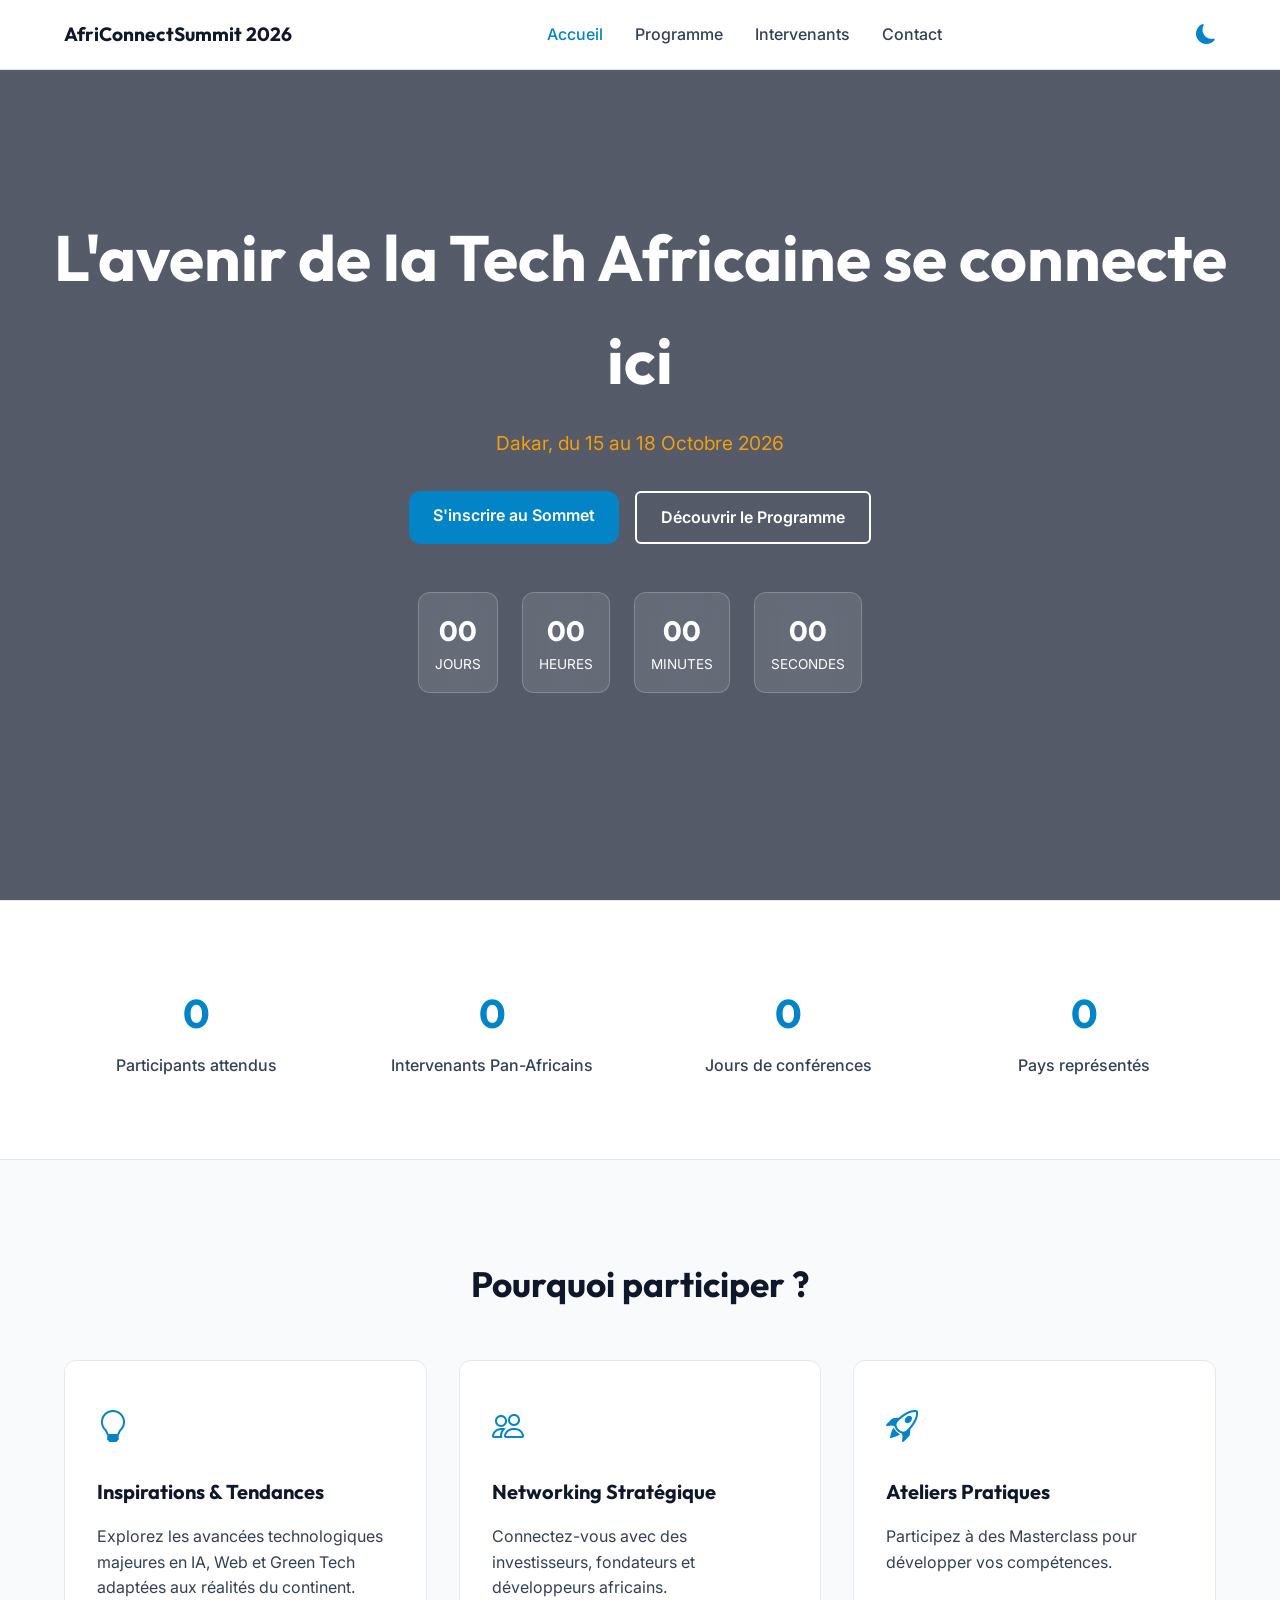
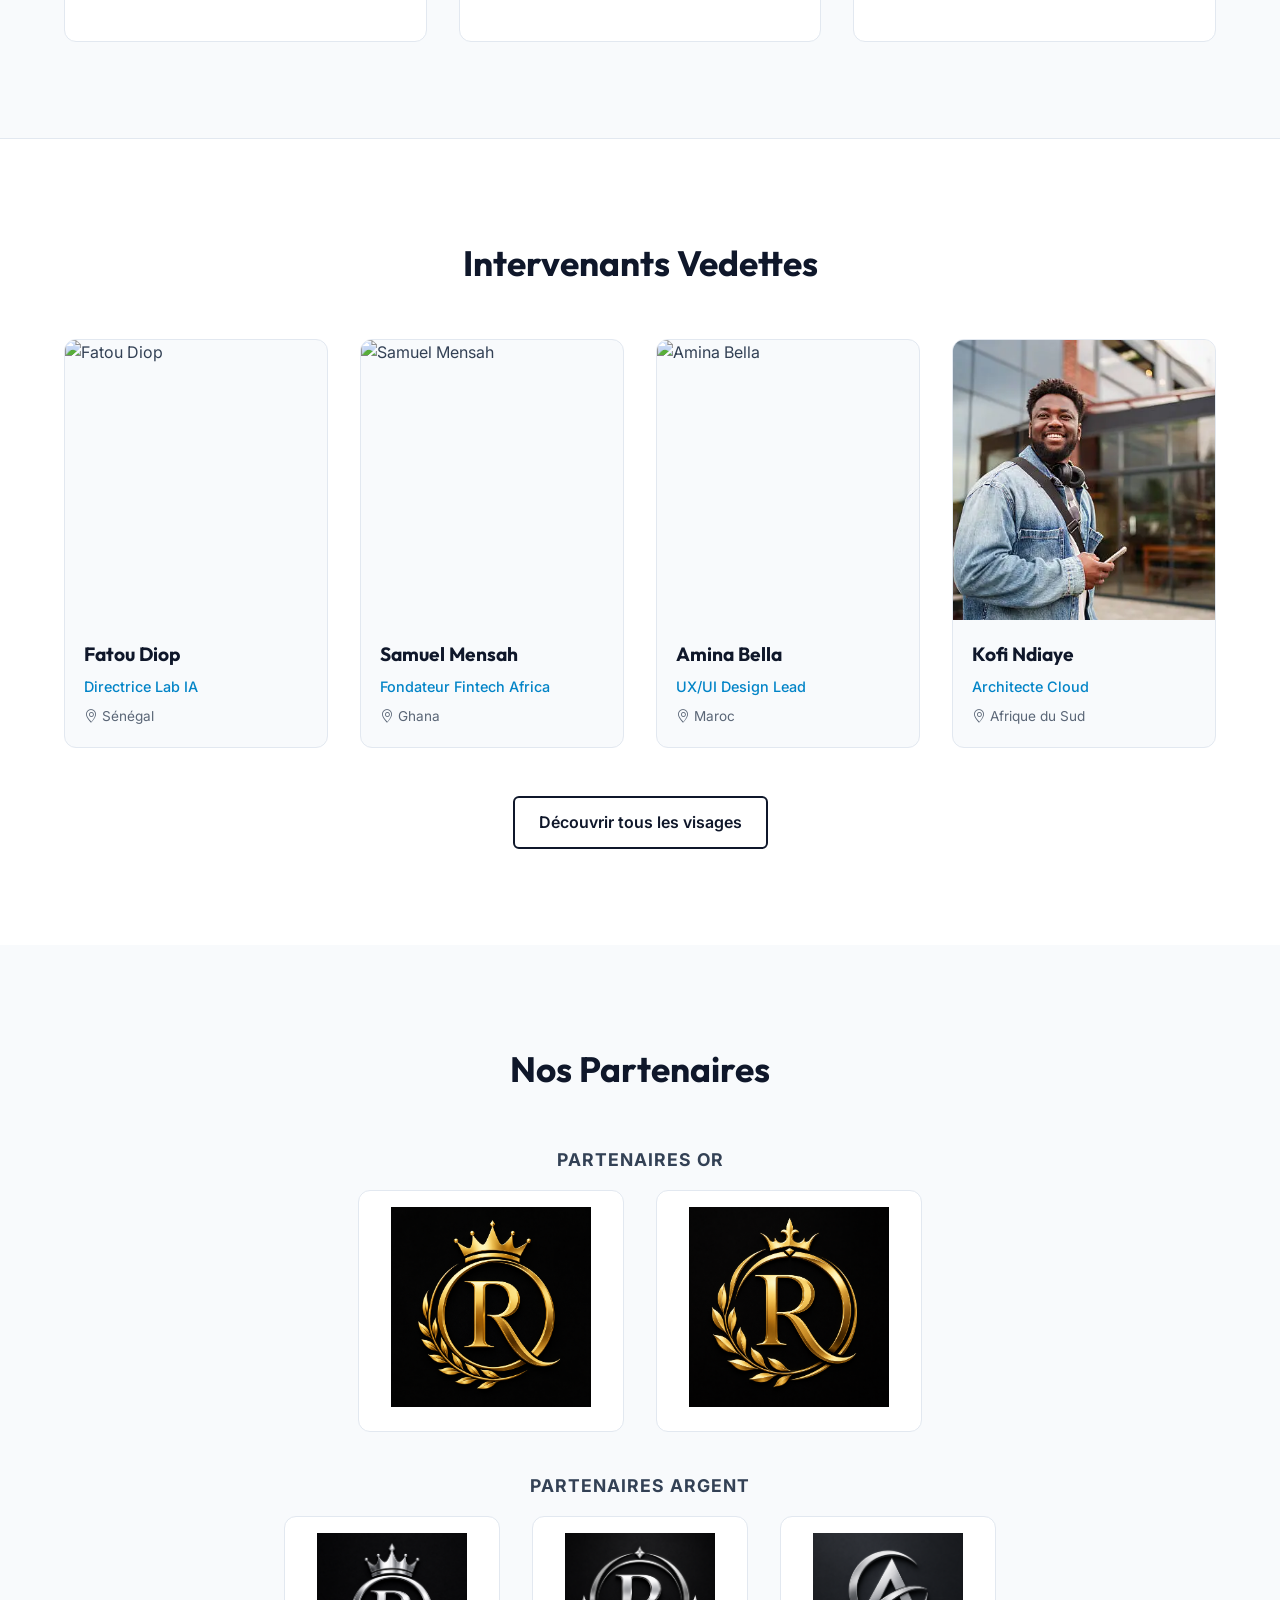
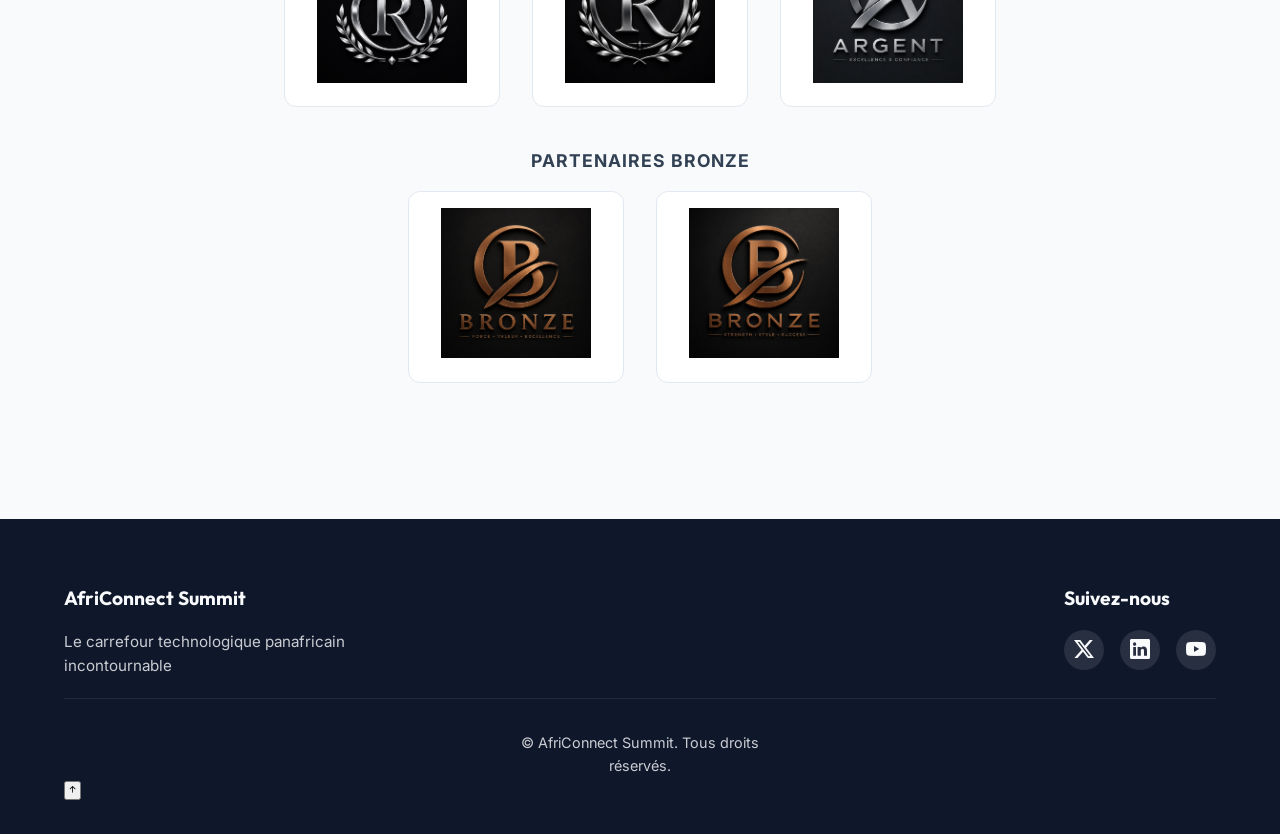
==== commit deb5497d: "style(js): ajout des fonctionnalités de recherche, de tri et de gestion du panier/favoris" ====
--- a/index.html
+++ b/index.html
@@ -217,7 +217,7 @@
                             <img src="images/argent1.png" width="150" alt="logo argent">
                         </div>
                         <div class="sponsor-logo">
-                            <img src="images/argent 2.jpeg" width="150" alt="logo argent">
+                            <img src="images/ol.png" width="150" alt="logo argent">
                         </div>
                     </div>
                 </div>
@@ -225,8 +225,8 @@
                 <div class="sponsors-tier tier-bronze">
                     <h3>Partenaires Bronze</h3>
                     <div class="logos-container">
-                        <div class="sponsor-logo">Logo Bronze 1</div>
-                        <div class="sponsor-logo">Logo Bronze 2</div>
+                        <div class="sponsor-logo"><img src="images/apd.png" width="150" alt="logo Bronze"></div>
+                        <div class="sponsor-logo"><img src="images/amf.png" width="150" alt="logo Bronze"></div>
                     </div>
                 </div>
             </div>
